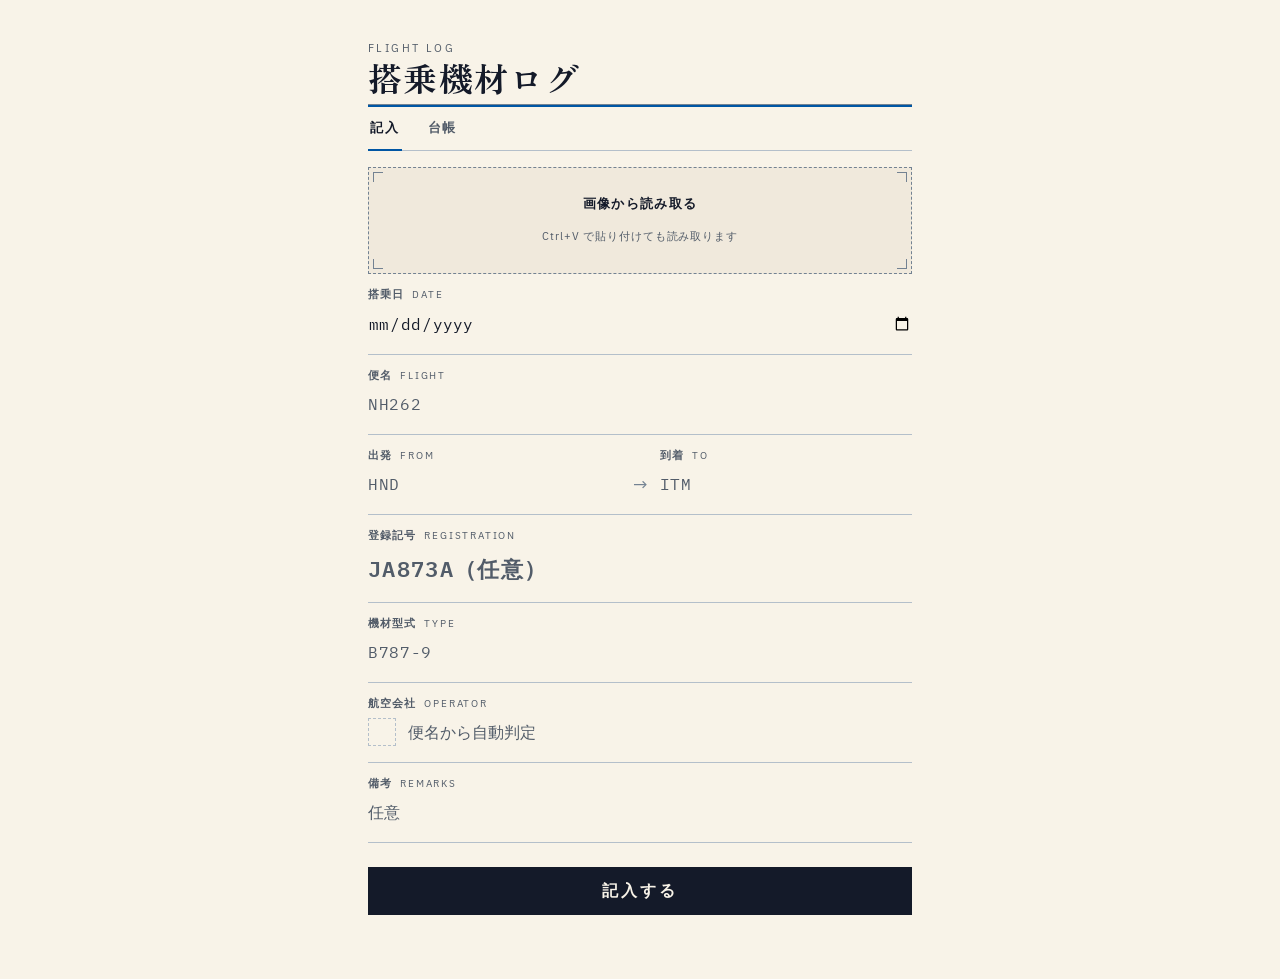
==== src/index.html @ e8e01244 "飛行機と日付を行をまたいで縦一列に揃えた 右端の型式の幅を行ごとの文字数任せにしていたため、B787-9 の行と B737-800 の行で本文の幅が変わり、その中央にある飛行機と日付が 行ごとに左右へ" ====
<!DOCTYPE html>
<html lang="ja">
<head>
  <base target="_top">
  <meta charset="utf-8">
  <link rel="preconnect" href="https://fonts.googleapis.com">
  <link rel="preconnect" href="https://fonts.gstatic.com" crossorigin>
  <link rel="stylesheet" href="https://fonts.googleapis.com/css2?family=Zen+Old+Mincho:wght@400;700&family=IBM+Plex+Sans:wght@400;500;600&family=IBM+Plex+Mono:wght@400;500;600&display=swap">
  <style>
/* Hallmark · genre: editorial · macrostructure: Index-First · theme: custom
 * vibe: "warm ledger stock, blue-black ink, red only for corrections"
 * paper oklch(96.5% 0.015 85) warm-cream · accent oklch(45% 0.15 250) ink-blue
 * alert oklch(50% 0.18 30) ledger-red — corrections and totals only
 * display Zen Old Mincho · body IBM Plex Sans · outlier IBM Plex Mono
 * axes: light paper / classical-serif display / cool accent
 * nav: N6 masthead (left-flush knob) · footer: Ft2 inline rule
 * pre-emit critique: P5 H5 E4 S5 R5 V4
 */

    /* ── tokens ─────────────────────────────────────────────── */

    :root {
      color-scheme: light dark;

      /* 台帳の紙。温かいクリーム地(hue 85) */
      --color-paper:      oklch(96.5% 0.015 85);
      --color-paper-2:    oklch(93.5% 0.019 82);
      --color-paper-3:    oklch(90%   0.022 82);
      /* 紙は温かいまま、その上に引かれるもの（罫・文字）は青黒へ寄せる */
      --color-rule:       oklch(80%   0.020 245);
      --color-rule-firm:  oklch(60%   0.030 250);
      --color-muted:      oklch(47%   0.025 255);
      --color-ink:        oklch(22%   0.030 265);

      /* 主色は記入用のインク青。罫・見出し・活性の目印はすべてこれ */
      --color-accent:      oklch(45% 0.15 250);
      /* 赤は「注意・訂正・合計」だけに退く。台帳で赤が担う役割そのまま */
      --color-accent-warm: oklch(50% 0.18 30);
      --color-focus:       oklch(45% 0.15 250);

      /*
       * ロゴを刷る下地。明暗どちらのテーマでも明るいままにする。
       * 航空会社のロゴは濃色・透過 PNG が多く、暗い地色に直接置くと沈んで
       * 消える。明るい紙に刷って貼り付けたシールとして扱う。
       */
      --color-sticker:    oklch(98% 0.006 85);

      --font-display: "Zen Old Mincho", "Hiragino Mincho ProN", "Yu Mincho", serif;
      --font-body:    "IBM Plex Sans", "Hiragino Sans", "Yu Gothic UI", "Meiryo", sans-serif;
      --font-figure:  "IBM Plex Mono", ui-monospace, "SFMono-Regular", monospace;

      --space-3xs: 0.125rem;
      --space-2xs: 0.25rem;
      --space-xs:  0.5rem;
      --space-sm:  0.75rem;
      --space-md:  1rem;
      --space-lg:  1.5rem;
      --space-xl:  2.5rem;
      --space-2xl: 4rem;

      --text-xs:   0.6875rem;
      --text-sm:   0.8125rem;
      --text-base: 1rem;
      --text-md:   1.125rem;
      --text-lg:   1.375rem;
      --text-xl:   1.75rem;

      --rule-hair: 1px;
      --rule-firm: 2px;
      --page-gutter: clamp(0.875rem, 4vw, 2rem);

      /* 台帳に角丸は無い。ここを 0 に固定することが今回の設計の背骨 */
      --radius: 0;

      --ease-out:    cubic-bezier(0.16, 1, 0.3, 1);
      --ease-in:     cubic-bezier(0.7, 0, 0.84, 0);
      --ease-in-out: cubic-bezier(0.65, 0, 0.35, 1);
      --dur-micro: 120ms;
      --dur-short: 220ms;

      --shadow-hair: 0 1px 2px oklch(20% 0.01 265 / 0.14);

      --z-base: 1;
      --z-dropdown: 100;
      --z-toast: 500;
    }

    @media (prefers-color-scheme: dark) {
      :root:not([data-theme="light"]) {
        /* 革表紙の記録簿を灯りの下で開いた状態。色相は動かさず明度と彩度だけ動かす */
        --color-paper:      oklch(16%   0.016 265);
        --color-paper-2:    oklch(19.5% 0.018 265);
        --color-paper-3:    oklch(23%   0.020 263);
        --color-rule:       oklch(33%   0.020 258);
        --color-rule-firm:  oklch(52%   0.024 254);
        --color-muted:      oklch(70%   0.020 252);
        --color-ink:        oklch(93%   0.014 250);

        --color-accent:      oklch(70% 0.12 250);
        --color-accent-warm: oklch(66% 0.15 32);
        --color-focus:       oklch(70% 0.12 250);

        --shadow-hair: 0 1px 2px oklch(4% 0.01 70 / 0.5);
      }
    }

    /* ── base ───────────────────────────────────────────────── */

    *, *::before, *::after { box-sizing: border-box; }

    html, body { overflow-x: clip; }

    html { -webkit-text-size-adjust: 100%; }

    body {
      margin: 0;
      padding-block: 0 var(--space-2xl);
      padding-inline: max(var(--page-gutter), env(safe-area-inset-left))
                      max(var(--page-gutter), env(safe-area-inset-right));
      background: var(--color-paper);
      color: var(--color-ink);
      font-family: var(--font-body);
      font-size: var(--text-base);
      line-height: 1.55;
      font-variant-numeric: tabular-nums;
    }

    .sheet { max-width: 34rem; margin-inline: auto; }

    /* ── N6 masthead（左寄せノブ） ──────────────────────────── */

    .mast { padding-block: var(--space-lg) 0; }

    .mast__meta {
      margin: 0;
      font-size: var(--text-xs);
      letter-spacing: 0.22em;
      color: var(--color-muted);
    }

    .mast__name {
      margin: var(--space-3xs) 0 var(--space-xs);
      font-family: var(--font-display);
      font-weight: 700;
      font-size: var(--text-xl);
      line-height: 1.1;
      letter-spacing: 0.04em;
      overflow-wrap: anywhere;
      min-width: 0;
    }

    /* 見出し下の二重罫。細い罫の下に赤の太罫を置く＝記録簿の表紙の作法 */
    .mast__rule {
      border: 0;
      border-top: var(--rule-hair) solid var(--color-rule-firm);
      border-bottom: var(--rule-firm) solid var(--color-accent);
      height: 3px;
      margin: 0;
    }

    /* ── 見出しタブ ─────────────────────────────────────────── */

    .tabs {
      display: flex;
      gap: var(--space-lg);
      border-bottom: var(--rule-hair) solid var(--color-rule);
    }

    .tab {
      appearance: none;
      background: none;
      border: 0;
      border-bottom: var(--rule-firm) solid transparent;
      margin-bottom: -1px;
      padding: var(--space-sm) var(--space-3xs);
      min-height: 44px;
      font-family: var(--font-body);
      font-size: var(--text-sm);
      font-weight: 600;
      letter-spacing: 0.14em;
      color: var(--color-muted);
      white-space: nowrap;
      cursor: pointer;
      transition: color var(--dur-micro) var(--ease-out);
    }

    .tab[aria-selected="true"] {
      color: var(--color-ink);
      border-bottom-color: var(--color-accent);
    }

    .tab:active { color: var(--color-ink); }
    .tab:focus-visible { outline: var(--rule-firm) solid var(--color-focus); outline-offset: 2px; }

    .tab__count {
      font-family: var(--font-figure);
      font-size: var(--text-xs);
      font-weight: 400;
      letter-spacing: 0;
      color: var(--color-muted);
      margin-inline-start: var(--space-2xs);
    }

    .panel { display: none; }
    .panel[data-active="true"] { display: block; }

    /* ── 記入欄：罫線の上に書く ─────────────────────────────── */

    .form { margin: 0; }

    .row {
      display: grid;
      gap: var(--space-3xs);
      padding-block: var(--space-sm);
      border-bottom: var(--rule-hair) solid var(--color-rule);
    }

    /* 区間は 1 本の罫の中に 2 欄。実物の書式と同じく矢印で結ぶ */
    .row--split {
      grid-template-columns: 1fr auto 1fr;
      align-items: end;
      column-gap: var(--space-sm);
    }

    .row__arrow {
      padding-bottom: var(--space-xs);
      color: var(--color-rule-firm);
      font-size: var(--text-md);
      line-height: 1;
    }

    .cell { display: grid; gap: var(--space-3xs); min-width: 0; }

    /* 航空会社欄。左にロゴ枠を置き、記入中にロゴの有無が見えるようにする */
    .row__withmark {
      display: grid;
      grid-template-columns: auto minmax(0, 1fr);
      gap: var(--space-sm);
      align-items: center;
    }

    .airlogo {
      display: grid;
      place-items: center;
      width: 1.75rem;
      height: 1.75rem;
      appearance: none;
      margin: 0;
      padding: var(--space-3xs);
      border: var(--rule-hair) dashed var(--color-rule-firm);
      background: var(--color-sticker);
      cursor: pointer;
    }

    /* ロゴが入っている、またはコードが決まっている状態。枠を実線にする */
    .airlogo[data-state="has"],
    .airlogo[data-state="code"] { border-style: solid; }

    /* 便名が無いと紐づける会社が決まらないので押せない */
    .airlogo[disabled] {
      cursor: default;
      border-color: var(--color-rule);
      background: none;
    }

    .airlogo:focus-visible {
      outline: var(--rule-firm) solid var(--color-focus);
      outline-offset: 2px;
    }

    .airlogo img { display: block; width: 100%; height: 100%; object-fit: contain; }

    .airlogo__code {
      font-family: var(--font-figure);
      font-size: 0.625rem;
      font-weight: 600;
      letter-spacing: 0.04em;
      color: var(--color-ink);
    }

    .airlogo__none { color: var(--color-rule-firm); font-size: var(--text-xs); }

    /* 和英併記。実際の航空書式がそうなっているので飾りではない */
    .lab {
      display: flex;
      align-items: baseline;
      gap: var(--space-xs);
      font-size: var(--text-xs);
      font-weight: 600;
      letter-spacing: 0.1em;
      color: var(--color-muted);
    }

    .lab__lat {
      font-weight: 400;
      font-size: 0.625rem;
      letter-spacing: 0.18em;
      color: var(--color-muted);
    }

    .fld {
      width: 100%;
      min-width: 0;
      appearance: none;
      background: transparent;
      border: 0;
      border-radius: var(--radius);
      padding: var(--space-2xs) 0;
      /* 16px 未満にすると iOS でフォーカス時に勝手にズームされる */
      font-size: var(--text-base);
      font-family: var(--font-body);
      color: var(--color-ink);
      min-height: 2.25rem;
    }

    .fld::placeholder { color: var(--color-muted); }
    .fld:focus { outline: none; }

    /* フォーカスは欄そのものではなく行の罫を赤くする。紙に定規を当てた感じ */
    .row:focus-within { border-bottom-color: var(--color-accent); }

    .fld:focus-visible { outline: var(--rule-firm) solid var(--color-focus); outline-offset: 3px; }

    .fld--fig { font-family: var(--font-figure); letter-spacing: 0.04em; }
    .fld--upper { text-transform: uppercase; }

    .fld--reg {
      font-family: var(--font-figure);
      font-size: var(--text-lg);
      font-weight: 600;
      letter-spacing: 0.06em;
    }

    /* iOS の Safari は input[type=date] に固有の幅を持たせるため、
       width:100% が効かず欄からはみ出す。appearance を落として外す */
    input[type="date"].fld {
      display: block;
      max-width: 100%;
      text-align: left;
      font-family: var(--font-figure);
    }

    .fld:disabled { color: var(--color-muted); cursor: default; }

    .fld.is-invalid { border-bottom: var(--rule-firm) solid var(--color-accent-warm); }

    /* ── 写真を貼る欄 ───────────────────────────────────────── */

    .affix {
      position: relative;
      margin-block: var(--space-md) 0;
      padding: var(--space-md) var(--space-sm);
      border: var(--rule-hair) dashed var(--color-rule-firm);
      background: var(--color-paper-2);
    }

    /* 写真コーナー（台紙の金具）。この書式が何であるかを一目で語る */
    .affix__corner {
      position: absolute;
      width: 10px;
      height: 10px;
      border: 0 solid var(--color-rule-firm);
    }

    .affix__corner:nth-of-type(1) { top: 4px;    left: 4px;  border-width: 1px 0 0 1px; }
    .affix__corner:nth-of-type(2) { top: 4px;    right: 4px; border-width: 1px 1px 0 0; }
    .affix__corner:nth-of-type(3) { bottom: 4px; left: 4px;  border-width: 0 0 1px 1px; }
    .affix__corner:nth-of-type(4) { bottom: 4px; right: 4px; border-width: 0 1px 1px 0; }

    .affix__btn {
      display: block;
      width: 100%;
      appearance: none;
      background: none;
      border: 0;
      border-radius: var(--radius);
      padding: var(--space-2xs);
      min-height: 40px;
      font-family: var(--font-body);
      font-size: var(--text-sm);
      font-weight: 600;
      letter-spacing: 0.1em;
      color: var(--color-ink);
      white-space: nowrap;
      cursor: pointer;
    }

    .affix__btn:active { color: var(--color-accent); }
    .affix__btn:focus-visible { outline: var(--rule-firm) solid var(--color-focus); outline-offset: 2px; }
    .affix__btn[disabled] { color: var(--color-muted); cursor: default; }

    .affix__hint {
      margin: var(--space-2xs) 0 0;
      font-size: var(--text-xs);
      letter-spacing: 0.08em;
      color: var(--color-muted);
      text-align: center;
    }

    /* Ctrl+V の案内はマウスのある端末にだけ。スマホに Ctrl+V は無い */
    .affix__hint--paste { display: none; }
    @media (hover: hover) and (pointer: fine) {
      .affix__hint--paste { display: block; }
    }

    .scanout { margin: var(--space-sm) 0 0; font-size: var(--text-sm); color: var(--color-muted); }

    .scanout__engine {
      font-family: var(--font-figure);
      font-size: var(--text-xs);
      letter-spacing: 0.12em;
      color: var(--color-accent);
      margin-inline-end: var(--space-xs);
    }

    .scanout__note { margin: var(--space-2xs) 0 0; color: var(--color-accent-warm); }
    .scanout summary { cursor: pointer; margin-top: var(--space-2xs); }

    .scanout pre {
      margin: var(--space-2xs) 0 0;
      padding: var(--space-xs);
      max-height: 11rem;
      overflow: auto;
      background: var(--color-paper);
      border: var(--rule-hair) solid var(--color-rule);
      font-family: var(--font-figure);
      font-size: var(--text-xs);
      line-height: 1.5;
      white-space: pre-wrap;
      word-break: break-all;
    }

    /* ── 照合印 ─────────────────────────────────────────────── */

    .stamp { display: none; margin-top: var(--space-sm); }
    .stamp[data-state] { display: block; }

    .stamp__box {
      display: inline-flex;
      align-items: baseline;
      gap: var(--space-xs);
      padding: var(--space-2xs) var(--space-sm);
      border: var(--rule-firm) solid currentColor;
      letter-spacing: 0.12em;
    }

    .stamp[data-state="first"]  .stamp__box { color: var(--color-accent); }
    .stamp[data-state="repeat"] .stamp__box { color: var(--color-accent-warm); }

    .stamp[data-state="load"] .stamp__box {
      color: var(--color-muted);
      border-width: var(--rule-hair);
      border-style: dashed;
    }

    .stamp__n {
      font-family: var(--font-figure);
      font-size: var(--text-lg);
      font-weight: 600;
      line-height: 1;
    }

    .stamp__word { font-size: var(--text-sm); font-weight: 600; }

    .stamp__prev {
      margin: var(--space-2xs) 0 0;
      font-size: var(--text-xs);
      letter-spacing: 0.04em;
      color: var(--color-muted);
    }

    /* ── 記入の確認 ─────────────────────────────────────────── */

    .alert {
      display: none;
      margin: var(--space-md) 0 0;
      padding: var(--space-xs) var(--space-sm);
      border-inline-start: var(--rule-firm) solid var(--color-accent-warm);
      font-size: var(--text-sm);
      color: var(--color-accent-warm);
    }

    .alert[data-show="true"] { display: block; }

    .submit {
      width: 100%;
      margin-top: var(--space-lg);
      appearance: none;
      background: var(--color-ink);
      color: var(--color-paper);
      border: 0;
      border-radius: var(--radius);
      padding: var(--space-sm);
      min-height: 48px;
      font-family: var(--font-body);
      font-size: var(--text-base);
      font-weight: 600;
      letter-spacing: 0.18em;
      white-space: nowrap;
      cursor: pointer;
      transition: transform var(--dur-micro) var(--ease-out);
    }

    .submit:active { transform: translateY(1px); }
    .submit:focus-visible { outline: var(--rule-firm) solid var(--color-focus); outline-offset: 3px; }
    .submit[disabled] { background: var(--color-rule-firm); cursor: default; transform: none; }

    /* ── 台帳 ───────────────────────────────────────────────── */

    .tally {
      display: flex;
      flex-wrap: wrap;
      gap: var(--space-sm) var(--space-lg);
      padding-block: var(--space-md);
      font-size: var(--text-xs);
      letter-spacing: 0.14em;
      color: var(--color-muted);
    }

    .tally__n {
      font-size: var(--text-md);
      font-weight: 600;
      color: var(--color-ink);
      margin-inline-end: var(--space-2xs);
    }

    /*
     * 行が押せることの案内。スマホには hover が無く、行がただの文字に見える。
     * 押せると分かる手がかりがどこにも無かった
     */
    .ledger__hint {
      margin: 0 0 var(--space-sm);
      font-size: var(--text-xs);
      letter-spacing: 0.08em;
      color: var(--color-muted);
    }

    .ledger__head {
      display: grid;
      grid-template-columns: 2.75rem minmax(0, 1fr) auto;
      gap: var(--space-sm);
      padding-block: var(--space-2xs);
      border-top: var(--rule-hair) solid var(--color-rule-firm);
      border-bottom: var(--rule-hair) solid var(--color-rule-firm);
      font-size: 0.625rem;
      letter-spacing: 0.18em;
      color: var(--color-muted);
    }

    .ledger__head span:last-child { text-align: end; }

    .year {
      padding-block: var(--space-lg) var(--space-2xs);
      border-bottom: var(--rule-hair) solid var(--color-accent);
      font-family: var(--font-figure);
      font-size: var(--text-sm);
      font-weight: 600;
      letter-spacing: 0.2em;
      color: var(--color-accent);
    }

    .year:first-child { padding-top: var(--space-sm); }

    /*
     * 1 行に 2 つのボタンを並べる。左端の印はロゴの操作、本体は記録の編集。
     * 入れ子のボタンは作れないので、grid の列をそのまま当たり判定に使う。
     */
    .entry {
      display: grid;
      grid-template-columns: 2.75rem minmax(0, 1fr);
      gap: var(--space-sm);
      align-items: center;
      padding-block: var(--space-xs);

      /* 空港名の大きさ。飛行機と型式の箱の高さもこれに追従させる */
      --port-size: var(--text-md);
      --port-line: 1.3;

      /*
       * 型式の列の幅。ここを行ごとの文字数任せにすると、B787-9 の行と
       * B737-800 の行で本文の幅が変わり、飛行機と日付が行ごとに
       * 左右へ動く。一番長い型式（B767-300ER = 65px）が収まる幅で止める
       */
      --craft-col: 4.25rem;
      /*
       * 補足の行は空港名の下にぶら下がる。同じ高さを上にも履かせると
       * 空港名が行の縦中央に来る。行の中央はロゴと型式にも共通なので、
       * これで行の要素がすべて同じ高さに並ぶ
       */
      --leg-offset: calc(var(--text-xs) * 1.55 + var(--space-2xs));
      border-bottom: var(--rule-hair) solid var(--color-rule);
    }

    .entry__mark,
    .entry__body {
      appearance: none;
      margin: 0;
      padding: 0;
      border: 0;
      background: none;
      font: inherit;
      color: inherit;
      text-align: start;
    }

    button.entry__mark,
    button.entry__body { cursor: pointer; }

    button.entry__mark:focus-visible,
    button.entry__body:focus-visible {
      outline: var(--rule-firm) solid var(--color-focus);
      outline-offset: 2px;
    }

    button.entry__mark:active,
    button.entry__body:active { opacity: .65; }

    .entry__body {
      display: grid;
      grid-template-columns: minmax(0, 1fr) minmax(var(--craft-col), auto);
      gap: var(--space-sm);
      align-items: start;
    }

    .entry__main {
      min-width: 0;
      display: grid;
      gap: var(--space-2xs);
      padding-block-start: var(--leg-offset);
    }

    /*
     * 出発と到着を列の両端へ振り、間を細い罫で結ぶ。
     * 空港名は長さがまちまち（羽田(HND) と 台北桃園(TPE)）なので、
     * 両端は縮んで折り返せるようにし、余った幅を罫が吸う
     */
    .entry__leg {
      /*
       * 左右を同じ幅の列にして、飛行機を必ず真ん中に置く。
       * flex で伸縮させると両側の空港名の長さで位置が動き、
       * 行ごとに飛行機が左右にばらつく
       */
      display: grid;
      grid-template-columns: minmax(0, 1fr) auto minmax(0, 1fr);
      align-items: baseline;
      gap: var(--space-2xs);
      min-width: 0;
    }

    .entry__port {
      min-width: 0;
      font-size: var(--port-size);
      font-weight: 600;
      line-height: var(--port-line);
      overflow-wrap: anywhere;
    }

    .entry__port--arr { text-align: end; }
    .entry__port--none { font-weight: 400; color: var(--color-muted); }

    /*
     * 空港名は baseline で揃えているので、飛行機だけ align-self:center にすると
     * 行が 2 段になったときに段の間へ落ちる。空港名 1 行分の高さの箱を作り、
     * その中で中央に置けば、折り返しても 1 行目と同じ高さに留まる
     */
    .entry__link {
      display: grid;
      place-items: center;
      align-self: start;
      /*
       * 左右の余白は列の gap に任せる。ここにも余白を足すと、
       * 鹿児島(KOJ) のような長い区間が 390px で折り返す。
       * 両脇は伸び縮みする列なので、普段の行では十分に空く
       */
      height: calc(var(--port-size) * var(--port-line));
      color: var(--color-rule-firm);
    }

    .entry__link svg {
      display: block;
      width: 1.125rem;
      height: 1.125rem;
      fill: currentColor;
    }

    @media (hover: hover) and (pointer: fine) {
      button.entry__body:hover .entry__port {
        text-decoration: underline;
        text-underline-offset: 3px;
      }
      button.entry__mark:hover .carrier,
      button.entry__mark:hover .carrier-logo { border-color: var(--color-accent); }
    }

    /* 交互の地色。行を目で追うための実用で、装飾ではない。
       年の見出しが間に挟まるので、偶奇は JS 側で数える */
    .entry--alt { background: var(--color-paper-2); }

    /*
     * 印も飛行機・型式と同じ作りにする。空港名 1 行分の高さの箱を
     * 本文と同じ位置から起こし、その中で中央に置く。枠は箱より大きいので
     * 上下にはみ出すが、はみ出しは行の高さを変えない。
     * 行の中央に置くと、空港名が折り返した行だけ印が下がってしまう
     */
    .entry__mark {
      display: grid;
      justify-items: start;
      align-content: center;
      align-self: start;
      margin-block-start: var(--leg-offset);
      height: calc(var(--port-size) * var(--port-line));
    }

    /*
     * 航空会社は 2 レターコードを枠で囲った符号として出す。
     * 実物のロゴは商標で持ち込めないうえ、台帳の欄外に押す印という
     * この書式の語彙にも符号のほうが合う。表に無い会社でも必ず出る。
     */
    .carrier {
      display: grid;
      place-items: center;
      width: 2.5rem;
      height: 2.5rem;
      border: var(--rule-hair) solid var(--color-rule-firm);
      font-family: var(--font-figure);
      font-size: var(--text-sm);
      font-weight: 600;
      line-height: 1;
      letter-spacing: 0.06em;
      color: var(--color-ink);
    }

    /* ロゴがある会社はこちら。符号と同じ枠の位置に収め、台帳の桁を崩さない */
    .carrier-logo {
      display: block;
      width: 2.5rem;
      height: 2.5rem;
      object-fit: contain;
      padding: var(--space-3xs);
      border: var(--rule-hair) solid var(--color-rule);
      background: var(--color-sticker);
    }

    .entry__meta {
      display: block;
      min-width: 0;
      /* 飛行機は leg の中央にあるので、中央寄せにすればその真下に来る */
      text-align: center;
      overflow-wrap: anywhere;
      font-family: var(--font-figure);
      font-size: var(--text-xs);
      letter-spacing: 0.04em;
      color: var(--color-muted);
    }

    /*
     * 行の右端。登録記号ではなく機材の型式を出す。
     * 空港名より一段小さくしてある。A350-1000 のような長い型式を
     * 本文と同じ大きさで置くと、390px で区間が折り返してしまう
     */
    .entry__craft {
      /*
       * 飛行機と同じ作り。空港名 1 行分の高さの箱を本文と同じ位置から
       * 起こし、その中で中央に置く。上端を揃えるだけだと文字の大きさの
       * 差だけ上へずれ、行の中央に置くと空港名が折り返したとき段の間へ落ちる
       */
      display: grid;
      align-content: center;
      justify-items: end;
      margin-block-start: var(--leg-offset);
      height: calc(var(--port-size) * var(--port-line));
      text-align: end;
      font-family: var(--font-figure);
      font-size: var(--text-sm);
      font-weight: 600;
      line-height: 1.3;
      white-space: nowrap;
    }

    .empty { padding-block: var(--space-xl); color: var(--color-muted); font-size: var(--text-sm); }

    /* 編集中であることの表示。記入と上書きを取り違えると記録が壊れる */
    .editing {
      display: none;
      align-items: baseline;
      justify-content: space-between;
      gap: var(--space-sm);
      margin-top: var(--space-md);
      padding: var(--space-xs) var(--space-sm);
      border-inline-start: var(--rule-firm) solid var(--color-accent);
      background: var(--color-paper-2);
      font-size: var(--text-sm);
    }

    .editing[data-show="true"] { display: flex; }

    .editing__acts { display: flex; gap: var(--space-md); white-space: nowrap; }

    /*
     * 削除は 2 段階。1 回目で「本当に削除」に変わり、もう一度押すと消える。
     * ネイティブの confirm() は GAS のサンドボックス iframe で出ない恐れがあり、
     * 「押しても何も起きない」が最悪なので使わない。
     */
    .editing__del {
      appearance: none;
      margin: 0;
      padding: var(--space-3xs) 0;
      border: 0;
      background: none;
      font: inherit;
      font-weight: 600;
      color: var(--color-accent-warm);
      text-decoration: underline;
      text-underline-offset: 3px;
      white-space: nowrap;
      cursor: pointer;
    }

    .editing__del[data-arm="true"] {
      padding-inline: var(--space-xs);
      border: var(--rule-firm) solid var(--color-accent-warm);
      text-decoration: none;
    }

    .editing__del:focus-visible {
      outline: var(--rule-firm) solid var(--color-focus);
      outline-offset: 2px;
    }

    .editing__cancel {
      appearance: none;
      margin: 0;
      padding: var(--space-3xs) 0;
      border: 0;
      background: none;
      font: inherit;
      font-weight: 600;
      color: var(--color-accent);
      text-decoration: underline;
      text-underline-offset: 3px;
      white-space: nowrap;
      cursor: pointer;
    }

    .editing__cancel:focus-visible {
      outline: var(--rule-firm) solid var(--color-focus);
      outline-offset: 2px;
    }

    /* Ft2 · 繰越合計。台帳の頁末にある行をそのまま機能させる */
    .colophon {
      display: flex;
      justify-content: space-between;
      gap: var(--space-sm);
      margin-top: var(--space-md);
      padding-top: var(--space-xs);
      border-top: var(--rule-firm) solid var(--color-rule-firm);
      font-size: var(--text-xs);
      letter-spacing: 0.14em;
      color: var(--color-muted);
    }

    /* ── 候補 ───────────────────────────────────────────────── */

    .combo-host { position: relative; }

    .suggest {
      display: none;
      position: absolute;
      z-index: var(--z-dropdown);
      max-height: 15rem;
      overflow-y: auto;
      -webkit-overflow-scrolling: touch;
      touch-action: pan-y;
      background: var(--color-paper);
      border: var(--rule-hair) solid var(--color-rule-firm);
      box-shadow: var(--shadow-hair);
    }

    .suggest__item {
      display: flex;
      justify-content: space-between;
      align-items: baseline;
      gap: var(--space-sm);
      padding: var(--space-xs) var(--space-sm);
      min-height: 44px;
      border-bottom: var(--rule-hair) solid var(--color-rule);
      font-size: var(--text-sm);
      cursor: pointer;
    }

    .suggest__item:last-child { border-bottom: 0; }
    .suggest__val { font-family: var(--font-figure); font-weight: 600; }
    .suggest__lab { font-size: var(--text-xs); color: var(--color-muted); }

    @media (hover: hover) and (pointer: fine) {
      .suggest__item:hover { background: var(--color-paper-3); }
    }

    /* ── 通知 ───────────────────────────────────────────────── */

    #toast {
      position: fixed;
      inset-inline: var(--page-gutter);
      bottom: max(var(--space-md), env(safe-area-inset-bottom));
      max-width: 32rem;
      margin-inline: auto;
      z-index: var(--z-toast);
      padding: var(--space-sm) var(--space-md);
      background: var(--color-ink);
      color: var(--color-paper);
      border-inline-start: var(--rule-firm) solid var(--color-accent);
      font-size: var(--text-sm);
      opacity: 0;
      transform: translateY(6px);
      transition: opacity var(--dur-short) var(--ease-out), transform var(--dur-short) var(--ease-out);
      pointer-events: none;
    }

    #toast[data-show="true"] { opacity: 1; transform: none; }
    #toast[data-kind="error"] { border-inline-start-color: var(--color-accent-warm); }

    @media (prefers-reduced-motion: reduce) {
      *, *::before, *::after {
        animation-duration: 150ms !important;
        transition-duration: 150ms !important;
      }
      .submit:active { transform: none; }
    }

    /*
     * 360px 未満では空港名が両端に収まらず毎行折り返す。
     * 台北桃園(TPE) のような長い名前は結局折り返すが、
     * 羽田(HND) 程度なら 1 行に収まるところまで落とす
     */
    @media (max-width: 22.5rem) {
      /*
       * 狭い画面では列の間を詰める。鹿児島(KOJ) のような区間が
       * 0.6px 差で折り返し判定に倒れるので、余裕を作っておく
       */
      .entry {
        --port-size: var(--text-sm);
        /* 型式も一段小さくなるので、列もそのぶん詰める */
        --craft-col: 3.5rem;
        gap: var(--space-xs);
      }
      .entry__body { gap: var(--space-xs); }
      .entry__craft { font-size: var(--text-xs); }
    }

    @media (min-width: 40rem) {
      .mast { padding-block: var(--space-xl) 0; }
      .mast__name { font-size: 2.125rem; }
    }
  </style>
</head>
<body>
  <!--
    区間を結ぶ飛行機。絵文字は端末ごとに形も向きも変わるので自分で描く。
    形の定義は 1 回だけ置き、各行は <use> で参照する
  -->
  <svg width="0" height="0" style="position:absolute" aria-hidden="true" focusable="false">
    <symbol id="ic-plane" viewBox="0 0 32 32">
      <path d="M30 16 L21 13.8 L13 3 L10 3 L16.5 13.6 L7 13.8 L4 8 L2 8 L4.5 13.9 L3 16 L4.5 18.1 L2 24 L4 24 L7 18.2 L16.5 18.4 L10 29 L13 29 L21 18.2 Z"/>
    </symbol>
  </svg>

  <div class="sheet">

    <header class="mast">
      <p class="mast__meta">FLIGHT LOG</p>
      <h1 class="mast__name">搭乗機材ログ</h1>
      <hr class="mast__rule" aria-hidden="true">
    </header>

    <nav class="tabs" role="tablist" aria-label="表示の切り替え">
      <button type="button" class="tab" id="tab-input" role="tab" aria-selected="true"
              aria-controls="panel-input" data-panel="panel-input">記入</button>
      <button type="button" class="tab" id="tab-log" role="tab" aria-selected="false"
              aria-controls="panel-log" data-panel="panel-log">台帳<span class="tab__count" id="tabCount"></span></button>
    </nav>

    <section id="panel-input" class="panel" data-active="true" role="tabpanel" aria-labelledby="tab-input">
      <form id="form" class="form" autocomplete="off" novalidate>

        <div class="editing" id="editing" data-show="false">
          <span id="editingLabel"></span>
          <span class="editing__acts">
            <button type="button" class="editing__cancel" id="editCancel">やめる</button>
            <button type="button" class="editing__del" id="editDelete">削除</button>
          </span>
        </div>

        <div class="affix">
          <span class="affix__corner" aria-hidden="true"></span>
          <span class="affix__corner" aria-hidden="true"></span>
          <span class="affix__corner" aria-hidden="true"></span>
          <span class="affix__corner" aria-hidden="true"></span>
          <button type="button" class="affix__btn" id="scanBtn">画像から読み取る</button>
          <input type="file" id="photo" accept="image/*" tabindex="-1"
                 style="position:absolute;width:0;height:0;opacity:0">
          <p class="affix__hint affix__hint--paste">Ctrl+V で貼り付けても読み取ります</p>
          <div class="scanout" id="scanResult"></div>
        </div>

        <div class="row">
          <label class="lab" for="date">搭乗日<span class="lab__lat">DATE</span></label>
          <input type="date" class="fld" id="date" required>
        </div>

        <div class="row">
          <label class="lab" for="flightNo">便名<span class="lab__lat">FLIGHT</span></label>
          <input class="fld fld--fig fld--upper" id="flightNo" placeholder="NH262"
                 autocapitalize="characters" autocorrect="off" spellcheck="false">
        </div>

        <div class="row row--split">
          <div class="cell">
            <label class="lab" for="dep">出発<span class="lab__lat">FROM</span></label>
            <input class="fld fld--fig fld--upper" id="dep" placeholder="HND" maxlength="4" required
                   autocapitalize="characters" autocorrect="off" spellcheck="false">
          </div>
          <span class="row__arrow" aria-hidden="true">→</span>
          <div class="cell">
            <label class="lab" for="arr">到着<span class="lab__lat">TO</span></label>
            <input class="fld fld--fig fld--upper" id="arr" placeholder="ITM" maxlength="4" required
                   autocapitalize="characters" autocorrect="off" spellcheck="false">
          </div>
        </div>

        <div class="row">
          <label class="lab" for="registration">登録記号<span class="lab__lat">REGISTRATION</span></label>
          <input class="fld fld--reg fld--upper" id="registration" placeholder="JA873A（任意）"
                 autocapitalize="characters" autocorrect="off" spellcheck="false">
          <div class="stamp" id="stamp"></div>
        </div>

        <div class="row">
          <label class="lab" for="aircraftType">機材型式<span class="lab__lat">TYPE</span></label>
          <input class="fld fld--fig" id="aircraftType" placeholder="B787-9">
        </div>

        <div class="row">
          <label class="lab" for="airline">航空会社<span class="lab__lat">OPERATOR</span></label>
          <div class="row__withmark">
            <button type="button" class="airlogo" id="airlineLogo" disabled
                    aria-label="この航空会社のロゴ画像を選ぶ"></button>
            <input class="fld" id="airline" placeholder="便名から自動判定">
          </div>
          <input type="file" id="airlineLogoFile" accept="image/*" tabindex="-1"
                 style="position:absolute;width:0;height:0;opacity:0">
        </div>

        <div class="row">
          <label class="lab" for="note">備考<span class="lab__lat">REMARKS</span></label>
          <input class="fld" id="note" placeholder="任意">
        </div>

        <p class="alert" id="formError"></p>
        <button type="submit" class="submit" id="submit">記入する</button>
      </form>
    </section>

    <section id="panel-log" class="panel" role="tabpanel" aria-labelledby="tab-log">
      <div class="tally" id="tally"></div>
      <p class="ledger__hint" id="ledgerHint" hidden>行をタップすると記入欄で直せます</p>
      <div class="ledger__head" aria-hidden="true">
        <span></span><span>ROUTE</span><span>AIRFRAME</span>
      </div>
      <div id="ledger"><p class="empty">読み込み中…</p></div>
      <footer class="colophon" id="colophon"></footer>
    </section>

  </div>

  <div id="suggest" class="suggest"></div>
  <div id="toast" role="status" aria-live="polite"></div>

  <script>
    var $ = function (id) { return document.getElementById(id); };

    var submitBtn = $('submit');
    var stampEl = $('stamp');
    var toastTimer = null;
    var scanning = false;
    var dateTouched = false;
    var editingId = 0;      // 0 なら新規記入、それ以外は台帳のその id を書き換える
    var logRows = [];       // 台帳の最新データ。編集で元の値を引くのに使う
    var suppressSuggest = false;
    var carrierByName = {};   // 航空会社名 → コード。起動時にサーバから受け取る

    /* ---------- タブ ---------- */

    Array.prototype.forEach.call(document.querySelectorAll('.tab'), function (tab) {
      tab.addEventListener('click', function () { switchTab(tab.getAttribute('data-panel')); });
    });

    function switchTab(panelId) {
      hideSuggest();
      Array.prototype.forEach.call(document.querySelectorAll('.tab'), function (t) {
        t.setAttribute('aria-selected', String(t.getAttribute('data-panel') === panelId));
      });
      Array.prototype.forEach.call(document.querySelectorAll('.panel'), function (p) {
        p.setAttribute('data-active', String(p.id === panelId));
      });
      window.scrollTo(0, 0);
    }

    /* ---------- 起動 ---------- */

    google.script.run
      .withSuccessHandler(function (data) {
        if (!$('date').value) $('date').value = data.today;
        renderSuggestions(data.suggestions);
        renderLogos(data.logos);
        if (data.carriers) carrierByName = data.carriers;
        renderLog(data.log);
        updateAirlineSlot();
      })
      .withFailureHandler(function (err) {
        $('ledger').innerHTML = '<p class="empty">読み込みに失敗しました</p>';
        toast(errorText(err), true);
      })
      .bootstrap();

    /* ---------- 登録記号の照合（このアプリの主役） ---------- */

    var lookupTimer = null;
    var lastLookedUp = '';

    function scheduleLookup() {
      clearTimeout(lookupTimer);
      lookupTimer = setTimeout(runLookup, 500);
    }

    function runLookup() {
      clearTimeout(lookupTimer);
      var reg = $('registration').value.trim().toUpperCase();

      if (!reg) { lastLookedUp = ''; setStamp('', ''); return; }
      if (reg === lastLookedUp) return;
      lastLookedUp = reg;

      setStamp('load', '<span class="stamp__box"><span class="stamp__word">照合中</span></span>');

      google.script.run
        .withSuccessHandler(function (res) {
          // 照合中に入力が変わっていたら、古い結果は捨てる
          if ($('registration').value.trim().toUpperCase() !== reg) return;

          if (!res.found) {
            setStamp('first', '<span class="stamp__box"><span class="stamp__word">初 搭 乗</span></span>');
            return;
          }

          // 機体マスタが知っている型式・航空会社で上書きする
          if (res.type) $('aircraftType').value = res.type;
          if (res.airline) $('airline').value = res.airline;

          var html = '<span class="stamp__box"><span class="stamp__n">' + (res.timesFlown + 1) +
            '</span><span class="stamp__word">回目の搭乗</span></span>';

          var last = res.lastFlight;
          if (last) {
            var dep = last.depLabel || last.dep;
            var arr = last.arrLabel || last.arr;
            html += '<p class="stamp__prev">前回 ' + esc(last.date) +
              (last.flightNo ? ' · ' + esc(last.flightNo) : '') +
              (dep || arr ? ' · ' + esc(dep) + '→' + esc(arr) : '') + '</p>';
          }
          setStamp('repeat', html);
        })
        .withFailureHandler(function (err) {
          lastLookedUp = '';
          setStamp('', '');
          toast(errorText(err), true);
        })
        .lookupAircraft(reg, editingId);
    }

    $('registration').addEventListener('input', scheduleLookup);
    $('registration').addEventListener('blur', runLookup);

    function setStamp(state, html) {
      if (state) stampEl.setAttribute('data-state', state);
      else stampEl.removeAttribute('data-state');
      stampEl.innerHTML = html;
    }

    /* ---------- 便名から航空会社・区間を補完 ---------- */

    $('flightNo').addEventListener('input', updateAirlineSlot);

    $('flightNo').addEventListener('change', function () {
      var no = $('flightNo').value.trim().toUpperCase();
      updateAirlineSlot();
      if (!no) return;

      google.script.run
        .withSuccessHandler(function (res) {
          // 便名由来の値は「空欄のときだけ」埋める。手で直した内容を消さないため
          if (res.airline && !$('airline').value.trim()) $('airline').value = res.airline;
          if (res.dep && !$('dep').value.trim()) $('dep').value = res.dep;
          if (res.arr && !$('arr').value.trim()) $('arr').value = res.arr;
          if (res.type && !$('aircraftType').value.trim()) $('aircraftType').value = res.type;

          // 便名を入れた時点でサーバが取りに行っている。取れていれば枠へ反映する
          if (res.carrier && res.logo) {
            airlineLogoMap[res.carrier] = res.logo;
            updateAirlineSlot();
            renderLog(logRows);
          }
        })
        .withFailureHandler(function () { /* 補完の失敗は黙って無視する */ })
        .lookupFlightNo(no);
    });

    ['flightNo', 'dep', 'arr', 'registration'].forEach(function (id) {
      $(id).addEventListener('change', function () {
        this.value = this.value.trim().toUpperCase();
      });
    });

    $('airline').addEventListener('input', updateAirlineSlot);

    $('airline').addEventListener('change', function () {
      updateAirlineSlot();

      // 便名が無くても航空会社名からコードが引けたなら、その時点で取りに行く
      var code = currentCarrier();
      if (!code || airlineLogoMap[code]) return;

      google.script.run
        .withSuccessHandler(function (res) {
          if (!res.logo) return;
          airlineLogoMap[res.code] = res.logo;
          updateAirlineSlot();
          renderLog(logRows);
        })
        .withFailureHandler(function () { /* ロゴが無いだけなので黙って無視する */ })
        .ensureLogo(code);
    });

    $('date').addEventListener('change', function () { dateTouched = true; });

    /* ---------- 航空会社のロゴ枠 ---------- */

    /*
     * 便名の頭 2 文字。サーバの carrierCode_() と同じ規則。
     * 枠の描き替えのたびにサーバへ聞くと反応が遅れるので、表示の判断は手元で済ませる。
     * 実際に取りに行くのはサーバ（lookupFlightNo）。
     */
    function carrierFromFlightNo(no) {
      var m = String(no || '').toUpperCase().replace(/\s+/g, '').match(/^([A-Z0-9]{2})\d/);
      return m ? m[1] : '';
    }

    /*
     * いま記入している会社のコード。便名を優先し、無ければ航空会社名から引く。
     * 便名を入れずに航空会社だけ書く記入が普通にあるので、便名だけに頼らない。
     */
    function currentCarrier() {
      return carrierFromFlightNo($('flightNo').value)
        || carrierByName[$('airline').value.trim()]
        || '';
    }

    /** いまの便名に対応する会社のロゴ枠を描く */
    function updateAirlineSlot() {
      var el = $('airlineLogo');
      var code = currentCarrier();

      if (!code) {
        // 紐づける会社が決まらないので押せない
        el.disabled = true;
        el.removeAttribute('data-state');
        el.innerHTML = '<span class="airlogo__none">—</span>';
        return;
      }

      el.disabled = false;
      var logo = airlineLogoMap[code];
      if (logo) {
        el.setAttribute('data-state', 'has');
        el.innerHTML = '<img src="' + esc(logo) + '" alt="">';
      } else {
        el.setAttribute('data-state', 'code');
        el.innerHTML = '<span class="airlogo__code">' + esc(code) + '</span>';
      }
    }

    $('airlineLogo').addEventListener('click', function () {
      if (currentCarrier()) $('airlineLogoFile').click();
    });

    $('airlineLogoFile').addEventListener('change', function () {
      var file = this.files && this.files[0];
      this.value = '';   // 同じ画像をもう一度選べるようにする
      var code = currentCarrier();
      if (!file || !code) return;

      // ロゴは PNG で小さく。透過を保ったままシートに収める
      downscale(file, { maxSide: 128, type: 'image/png' }, function (dataUrl) {
        toast(code + ' のロゴを差し替えています…');
        google.script.run
          .withSuccessHandler(function (res) {
            airlineLogoMap[res.code] = res.logo;
            updateAirlineSlot();
            renderLog(logRows);
            toast(res.code + ' のロゴを差し替えました');
          })
          .withFailureHandler(function (err) { toast(errorText(err), true); })
          .setAirlineLogoImage(code, dataUrl);
      }, function (msg) { toast(msg, true); });
    });

    /* ---------- 記入の確認 ---------- */

    /*
     * ブラウザ任せの検証（required + 吹き出し）は使わない。
     * iOS の Safari は required で送信を止めるのに吹き出しを出さないため、
     * 「押しても何も起きない」という見え方になってしまう。
     */

    var REQUIRED_FIELDS = [
      { id: 'date', label: '搭乗日' },
      { id: 'dep', label: '出発' },
      { id: 'arr', label: '到着' }
    ];

    function validateForm() {
      var bad = [];

      REQUIRED_FIELDS.forEach(function (f) {
        var empty = !$(f.id).value.trim();
        $(f.id).classList.toggle('is-invalid', empty);
        if (empty) bad.push(f);
      });

      if (!bad.length) { setFormError(''); return true; }

      setFormError('未記入 — ' + bad.map(function (f) { return f.label; }).join('、'));
      toast(bad[0].label + 'を記入してください', true);
      $(bad[0].id).focus();
      return false;
    }

    function setFormError(msg) {
      var el = $('formError');
      el.textContent = msg;
      el.setAttribute('data-show', String(!!msg));
    }

    function clearFieldErrors() {
      REQUIRED_FIELDS.forEach(function (f) { $(f.id).classList.remove('is-invalid'); });
      setFormError('');
    }

    // 直し始めたら印は引っ込める
    REQUIRED_FIELDS.forEach(function (f) {
      $(f.id).addEventListener('input', function () {
        if (!$(f.id).classList.contains('is-invalid')) return;
        $(f.id).classList.remove('is-invalid');
        if (!document.querySelector('.fld.is-invalid')) setFormError('');
      });
    });

    /* ---------- 保存 ---------- */

    $('form').addEventListener('submit', function (e) {
      e.preventDefault();
      if (!validateForm()) return;

      // debounce 待ちの照合が残っていても、保存は保存として進める
      clearTimeout(lookupTimer);

      var payload = {
        id: editingId,
        date: $('date').value,
        flightNo: $('flightNo').value.trim().toUpperCase(),
        dep: $('dep').value.trim().toUpperCase(),
        arr: $('arr').value.trim().toUpperCase(),
        registration: $('registration').value.trim().toUpperCase(),
        aircraftType: $('aircraftType').value.trim(),
        airline: $('airline').value.trim(),
        note: $('note').value.trim()
      };

      setSaving(true);
      google.script.run
        .withSuccessHandler(function (res) {
          setSaving(false);
          renderLogos(res.logos);
          renderLog(res.log);
          renderSuggestions(res.suggestions);
          // 登録記号を書かなかった行は数える相手がいないので回数を言わない
          toast((res.registration
              ? res.registration + ' · ' + res.timesFlown + '回目として'
              : '') +
            (res.edited ? '直しました' : '記入しました'));
          resetForm();
        })
        .withFailureHandler(function (err) {
          setSaving(false);
          toast(errorText(err), true);
        })
        .saveFlight(payload);
    });

    function setSaving(on) {
      submitBtn.disabled = on;
      submitBtn.textContent = on ? '記入中…' : (editingId ? '記入を直す' : '記入する');
    }

    function resetForm() {
      hideSuggest();
      clearFieldErrors();
      editingId = 0;
      disarmDelete();
      $('editing').setAttribute('data-show', 'false');
      submitBtn.textContent = '記入する';
      // 搭乗日は残す。同じ日に複数レグ乗ることがあるため
      ['flightNo', 'dep', 'arr', 'registration', 'aircraftType', 'airline', 'note'].forEach(function (id) {
        $(id).value = '';
      });
      lastLookedUp = '';
      setStamp('', '');
      updateAirlineSlot();
      $('scanResult').innerHTML = '';
      // 保存直後に候補が勝手に開かないよう、フォーカス移動の間だけ抑止する
      suppressSuggest = true;
      $('flightNo').focus();
      suppressSuggest = false;
    }

    /* ---------- 画像から読み取る ---------- */

    $('scanBtn').addEventListener('click', function () { $('photo').click(); });

    $('photo').addEventListener('change', function () {
      var file = this.files && this.files[0];
      this.value = '';   // 同じ画像をもう一度選べるようにする
      scanFile(file);
    });

    // 画像の貼り付け。Snipping Tool で撮った直後にそのまま流せる
    document.addEventListener('paste', function (e) {
      var file = imageFromClipboard(e.clipboardData);
      if (!file) return;   // 画像以外は通常の貼り付けに任せる
      e.preventDefault();
      scanFile(file);
    });

    /** クリップボードから画像を1つ取り出す。無ければ null */
    function imageFromClipboard(data) {
      if (!data) return null;

      var items = data.items || [];
      for (var i = 0; i < items.length; i++) {
        if (items[i].kind === 'file' && items[i].type.indexOf('image/') === 0) {
          return items[i].getAsFile();
        }
      }

      var files = data.files || [];
      for (var j = 0; j < files.length; j++) {
        if (files[j].type.indexOf('image/') === 0) return files[j];
      }
      return null;
    }

    /** ファイル選択でも貼り付けでも、読み取りはここに集約する */
    function scanFile(file) {
      if (!file || scanning) return;

      setScanning(true);
      downscale(file, { maxSide: 1600, type: 'image/jpeg', quality: 0.85 }, function (dataUrl) {
        google.script.run
          .withSuccessHandler(applyScan)
          .withFailureHandler(function (err) {
            setScanning(false);
            toast(errorText(err), true);
          })
          .scanImage(dataUrl);
      }, function (msg) {
        setScanning(false);
        toast(msg, true);
      });
    }

    /**
     * 画像を縮小して data URL にする。
     * カメラ画像はそのままだと数MBあり google.script.run に載らない。
     * 長辺 1600px あれば搭乗券の文字は OCR に十分な大きさで残る。
     */
    function downscale(file, opts, onDone, onError) {
      var maxSide = opts.maxSide;
      // ロゴは PNG。JPEG には透過が無く、透過部分が黒く塗られてしまう
      var type = opts.type || 'image/jpeg';
      var quality = opts.quality;

      var reader = new FileReader();
      reader.onerror = function () { onError('画像を読み込めませんでした'); };
      reader.onload = function () {
        var img = new Image();
        img.onerror = function () { onError('画像を解釈できませんでした'); };
        img.onload = function () {
          var scale = Math.min(1, maxSide / Math.max(img.width, img.height));
          var canvas = document.createElement('canvas');
          canvas.width = Math.round(img.width * scale);
          canvas.height = Math.round(img.height * scale);
          canvas.getContext('2d').drawImage(img, 0, 0, canvas.width, canvas.height);
          onDone(quality ? canvas.toDataURL(type, quality) : canvas.toDataURL(type));
        };
        img.src = reader.result;
      };
      reader.readAsDataURL(file);
    }

    function applyScan(res) {
      setScanning(false);
      clearFieldErrors();

      var isBlank = function (id) {
        if (id === 'date') return !dateTouched;
        return !$(id).value.trim();
      };

      var filled = [];
      ['date', 'flightNo', 'dep', 'arr', 'registration', 'aircraftType', 'airline']
        .forEach(function (id) {
          // 空欄だけ埋める。手で直した内容を読み取り結果で消さないため
          if (!res[id] || !isBlank(id)) return;
          $(id).value = res[id];
          filled.push(labelOf(id));
        });

      var msg = filled.length
        ? '読み取り — ' + filled.join('、')
        : '項目を特定できませんでした。読み取ったテキストを確認してください。';

      // どちらの方式で読んだかを出す。Gemini を入れたのに OCR のままなら
      // キーの設定を疑える
      var engine = res.engine === 'gemini' ? 'GEMINI' : 'DRIVE OCR';
      var html = '<span class="scanout__engine">' + esc(engine) + '</span>' + esc(msg);
      if (res.note) html += '<p class="scanout__note">' + esc(res.note) + '</p>';
      html += '<details><summary>読み取ったテキスト</summary><pre>' +
        esc(res.rawText || '(空)') + '</pre></details>';

      $('scanResult').innerHTML = html;

      // 値を直接入れているので change が発火しない。枠は自分で描き替える
      updateAirlineSlot();
      if (res.registration) runLookup();
    }

    /** 入力欄のラベルから和名だけを取り出す */
    function labelOf(id) {
      var el = document.querySelector('label[for="' + id + '"]');
      if (!el) return id;
      var lat = el.querySelector('.lab__lat');
      return lat ? el.textContent.replace(lat.textContent, '').trim() : el.textContent.trim();
    }

    function setScanning(on) {
      scanning = on;
      $('scanBtn').disabled = on;
      $('scanBtn').textContent = on ? '読み取り中…' : '画像から読み取る';
      if (on) $('scanResult').textContent = '';
    }

    /* ---------- 台帳の描画 ---------- */

    /*
     * 航空会社コード → ロゴ。行ごとではなくマップで受け取るので、
     * 同じ会社が何行あっても画像データは 1 つで済む。
     * ここに無い会社は 2 レターコードの枠で出る。
     */
    var airlineLogoMap = {};

    function renderLogos(m) { if (m) airlineLogoMap = m; }

    function renderLog(rows) {
      var el = $('ledger');
      logRows = rows || [];
      $('tabCount').textContent = (rows && rows.length) ? rows.length : '';

      if (!rows || !rows.length) {
        el.innerHTML = '<p class="empty">まだ記入がありません</p>';
        $('tally').innerHTML = '';
        $('colophon').innerHTML = '';
        $('ledgerHint').hidden = true;
        return;
      }

      var regs = {};
      rows.forEach(function (r) { if (r.registration) regs[r.registration] = true; });

      $('ledgerHint').hidden = false;
      $('tally').innerHTML =
        '<span><span class="tally__n">' + rows.length + '</span>FLIGHTS</span>' +
        '<span><span class="tally__n">' + Object.keys(regs).length + '</span>AIRFRAMES</span>';

      // rows は搭乗日の新しい順で届くので、切り替わったところに年の罫を挟む。
      // 交互の地色は年ごとに数え直す
      var year = '';
      var alt = false;
      el.innerHTML = rows.map(function (r) {
        var head = '';
        var y = String(r.date || '').slice(0, 4);
        if (y && y !== year) {
          year = y;
          alt = false;
          head = '<div class="year">' + esc(y) + '</div>';
        }
        var row = logRow(r, alt);
        alt = !alt;
        return head + row;
      }).join('');

      var newest = String(rows[0].date || '').slice(0, 4);
      var oldest = String(rows[rows.length - 1].date || '').slice(0, 4);
      $('colophon').innerHTML =
        '<span>' + esc(oldest === newest ? newest : oldest + ' — ' + newest) + '</span>' +
        '<span>繰越 ' + rows.length + '</span>';
    }

    function logRow(r, alt) {
      var dep = r.depLabel || r.dep;
      var arr = r.arrLabel || r.arr;
      var hasRoute = !!(dep || arr);

      var leg;
      if (dep && arr) {
        // 両端に振り、間に飛行機を置く
        leg = '<span class="entry__port">' + esc(dep) + '</span>' +
          '<span class="entry__link" aria-hidden="true">' +
            '<svg viewBox="0 0 32 32"><use href="#ic-plane"/></svg>' +
          '</span>' +
          '<span class="entry__port entry__port--arr">' + esc(arr) + '</span>';
      } else {
        // 片側だけ、あるいは区間を必須にする前の記録。空行にせず繰り上げる
        var only = dep || arr || r.flightNo || '区間の記載なし';
        var cls = (hasRoute || r.flightNo) ? 'entry__port' : 'entry__port entry__port--none';
        leg = '<span class="' + cls + '">' + esc(only) + '</span>';
      }

      // 日付は空港名の下、補足の行の先頭に置く
      var day = String(r.date || '').slice(5).replace('-', '.');

      // 航空会社名は左の印が語るので書かない。ただし印を出せない
      // （ロゴもコードも無い）行だけは、何の便か分からなくなるので書く
      var meta = [day, hasRoute ? r.flightNo : '', r.carrier ? '' : r.airline]
        .filter(Boolean).join(' · ');

      var logo = r.carrier ? airlineLogoMap[r.carrier] : '';
      var badge = '';
      if (logo) {
        badge = '<img class="carrier-logo" src="' + esc(logo) +
          '" alt="' + esc(r.airline || r.carrier) + '" width="40" height="40" loading="lazy">';
      } else if (r.carrier) {
        badge = '<span class="carrier">' + esc(r.carrier) + '</span>';
      }

      var mark = '<span class="entry__mark">' + badge + '</span>';

      return '<div class="entry' + (alt ? ' entry--alt' : '') + '">' +
        mark +
        '<button type="button" class="entry__body" data-id="' + esc(r.id) +
          '" aria-label="この記録を直す">' +
          '<span class="entry__main">' +
            '<span class="entry__leg">' + leg + '</span>' +
            '<span class="entry__meta">' + esc(meta) + '</span>' +
          '</span>' +
          '<span class="entry__craft">' + esc(r.type) + '</span>' +
        '</button>' +
      '</div>';
    }

    /* ---------- 台帳からの操作 ---------- */

    /* クラス名で祖先をたどる。台帳は行ごとに要素を作り直すので委譲で受ける */
    function closestByClass(node, cls) {
      while (node && node !== document) {
        if (node.classList && node.classList.contains(cls)) return node;
        node = node.parentNode;
      }
      return null;
    }

    $('ledger').addEventListener('click', function (e) {
      var body = closestByClass(e.target, 'entry__body');
      if (body) startEdit(Number(body.getAttribute('data-id')));
    });

    $('editCancel').addEventListener('click', resetForm);

    /*
     * 削除は 2 段階。1 回目は身構えるだけで、5 秒触らなければ元に戻る。
     * 消えた記録は戻せないので、1 タップで消えないようにする。
     */
    var deleteArmTimer = null;

    function disarmDelete() {
      clearTimeout(deleteArmTimer);
      var btn = $('editDelete');
      btn.removeAttribute('data-arm');
      btn.textContent = '削除';
    }

    $('editDelete').addEventListener('click', function () {
      if (!editingId) return;
      var btn = $('editDelete');

      if (btn.getAttribute('data-arm') !== 'true') {
        btn.setAttribute('data-arm', 'true');
        btn.textContent = '本当に削除する';
        clearTimeout(deleteArmTimer);
        deleteArmTimer = setTimeout(disarmDelete, 5000);
        return;
      }

      var id = editingId;
      disarmDelete();
      btn.disabled = true;
      toast('削除しています…');

      google.script.run
        .withSuccessHandler(function (res) {
          btn.disabled = false;
          renderLogos(res.logos);
          renderLog(res.log);
          renderSuggestions(res.suggestions);
          resetForm();
          switchTab('panel-log');
          toast('記録を 1 件削除しました');
        })
        .withFailureHandler(function (err) {
          btn.disabled = false;
          toast(errorText(err), true);
        })
        .deleteFlight(id);
    });

    /** 台帳の行を記入欄へ引き写して編集に入る。フォームはそのまま使い回す */
    function startEdit(id) {
      var r = null;
      for (var i = 0; i < logRows.length; i++) {
        if (Number(logRows[i].id) === id) { r = logRows[i]; break; }
      }
      if (!r) return;

      editingId = id;

      // 値を入れる間は候補を開かせない
      suppressSuggest = true;
      $('date').value = r.date || '';
      $('flightNo').value = r.flightNo || '';
      $('dep').value = r.dep || '';
      $('arr').value = r.arr || '';
      $('registration').value = r.registration || '';
      $('aircraftType').value = r.type || '';
      $('airline').value = r.airline || '';
      $('note').value = r.note || '';
      suppressSuggest = false;

      // 読み取りが搭乗日を上書きしないようにする
      dateTouched = true;
      clearFieldErrors();
      $('scanResult').innerHTML = '';
      lastLookedUp = '';
      setStamp('', '');

      $('editingLabel').textContent =
        [r.date, r.flightNo, r.registration].filter(Boolean).join(' · ') + ' を編集中';
      $('editing').setAttribute('data-show', 'true');
      submitBtn.textContent = '記入を直す';

      updateAirlineSlot();
      switchTab('panel-input');
      runLookup();
    }

    /* ---------- 入力候補 ---------- */

    /*
     * datalist は iOS の Safari でまともに表示されないため自前で作る。
     * 候補の箱は 1 つだけ用意し、入力中の欄の親に付け替えて使い回す。
     */

    var SUGGEST_SOURCE = {
      flightNo: 'flightNos',
      dep: 'airports',
      arr: 'airports',
      registration: 'registrations',
      aircraftType: 'types',
      airline: 'airlines'
    };

    var suggestData = {};
    var suggestEl = $('suggest');
    var suggestInput = null;

    function renderSuggestions(s) { if (s) suggestData = s; }

    /** 候補を {value, label} にそろえる。空港だけ {code, name} で届く */
    function suggestItems(inputId) {
      var raw = suggestData[SUGGEST_SOURCE[inputId]] || [];
      return raw.map(function (v) {
        if (v && typeof v === 'object') return { value: v.code, label: v.name || '' };
        return { value: String(v), label: '' };
      });
    }

    /** 前方一致を先に、部分一致を後ろに。多すぎても選べないので 50 件まで */
    function filterSuggest(items, query) {
      var q = String(query || '').trim().toUpperCase();
      if (!q) return items.slice(0, 50);

      var starts = [];
      var contains = [];
      items.forEach(function (it) {
        if (it.value.toUpperCase().indexOf(q) === 0) starts.push(it);
        else if ((it.value + ' ' + it.label).toUpperCase().indexOf(q) >= 0) contains.push(it);
      });
      return starts.concat(contains).slice(0, 50);
    }

    function showSuggest(input) {
      var items = filterSuggest(suggestItems(input.id), input.value);
      if (!items.length) { hideSuggest(); return; }

      suggestEl.innerHTML = items.map(function (it) {
        return '<div class="suggest__item" data-value="' + esc(it.value) + '">' +
          '<span class="suggest__val">' + esc(it.value) + '</span>' +
          (it.label ? '<span class="suggest__lab">' + esc(it.label) + '</span>' : '') +
          '</div>';
      }).join('');

      // 先に親を position:relative にしてから offsetTop を読む
      var host = input.parentNode;
      host.classList.add('combo-host');
      host.appendChild(suggestEl);

      suggestEl.style.top = (input.offsetTop + input.offsetHeight + 2) + 'px';
      suggestEl.style.left = input.offsetLeft + 'px';
      suggestEl.style.width = input.offsetWidth + 'px';
      suggestEl.style.display = 'block';
      suggestInput = input;
    }

    function hideSuggest() {
      suggestEl.style.display = 'none';
      suggestInput = null;
    }

    /**
     * 候補の選択。click で拾うのが肝心で、touchstart で拾うと指が触れた
     * 瞬間に確定してしまい、リストをスクロールすることもできなくなる。
     */
    function pickSuggest(e) {
      if (!suggestInput) return;

      var node = e.target;
      while (node && node !== suggestEl && !(node.classList && node.classList.contains('suggest__item'))) {
        node = node.parentNode;
      }
      if (!node || node === suggestEl) return;

      var input = suggestInput;
      input.value = node.getAttribute('data-value');
      hideSuggest();

      // 既存の大文字化・照合の処理につなぐ。
      // この input で候補が開き直さないよう抑止しておく
      suppressSuggest = true;
      input.dispatchEvent(new Event('input', { bubbles: true }));
      input.dispatchEvent(new Event('change', { bubbles: true }));
      suppressSuggest = false;
    }

    /**
     * 候補の外側を触ったら閉じる。blur で閉じるとリストを
     * スクロールしただけで消えてしまうため。ここでは preventDefault しない。
     */
    function hideIfOutside(e) {
      if (!suggestInput) return;

      var node = e.target;
      while (node) {
        if (node === suggestEl || node === suggestInput) return;
        node = node.parentNode;
      }
      hideSuggest();
    }

    suggestEl.addEventListener('click', pickSuggest);
    document.addEventListener('mousedown', hideIfOutside);
    document.addEventListener('touchstart', hideIfOutside, { passive: true });

    Object.keys(SUGGEST_SOURCE).forEach(function (id) {
      var el = $(id);
      el.addEventListener('focus', function () { if (!suppressSuggest) showSuggest(el); });
      el.addEventListener('input', function () { if (!suppressSuggest) showSuggest(el); });
    });

    /* ---------- ユーティリティ ---------- */

    function toast(msg, isError) {
      var el = $('toast');
      el.textContent = msg;
      el.setAttribute('data-kind', isError ? 'error' : 'ok');
      el.setAttribute('data-show', 'true');
      clearTimeout(toastTimer);
      toastTimer = setTimeout(function () { el.setAttribute('data-show', 'false'); }, isError ? 6000 : 3000);
    }

    function errorText(err) {
      return (err && err.message) ? err.message : '通信に失敗しました';
    }

    function esc(s) {
      return String(s === null || s === undefined ? '' : s)
        .replace(/&/g, '&amp;').replace(/</g, '&lt;').replace(/>/g, '&gt;')
        .replace(/"/g, '&quot;').replace(/'/g, '&#39;');
    }
  </script>
</body>
</html>
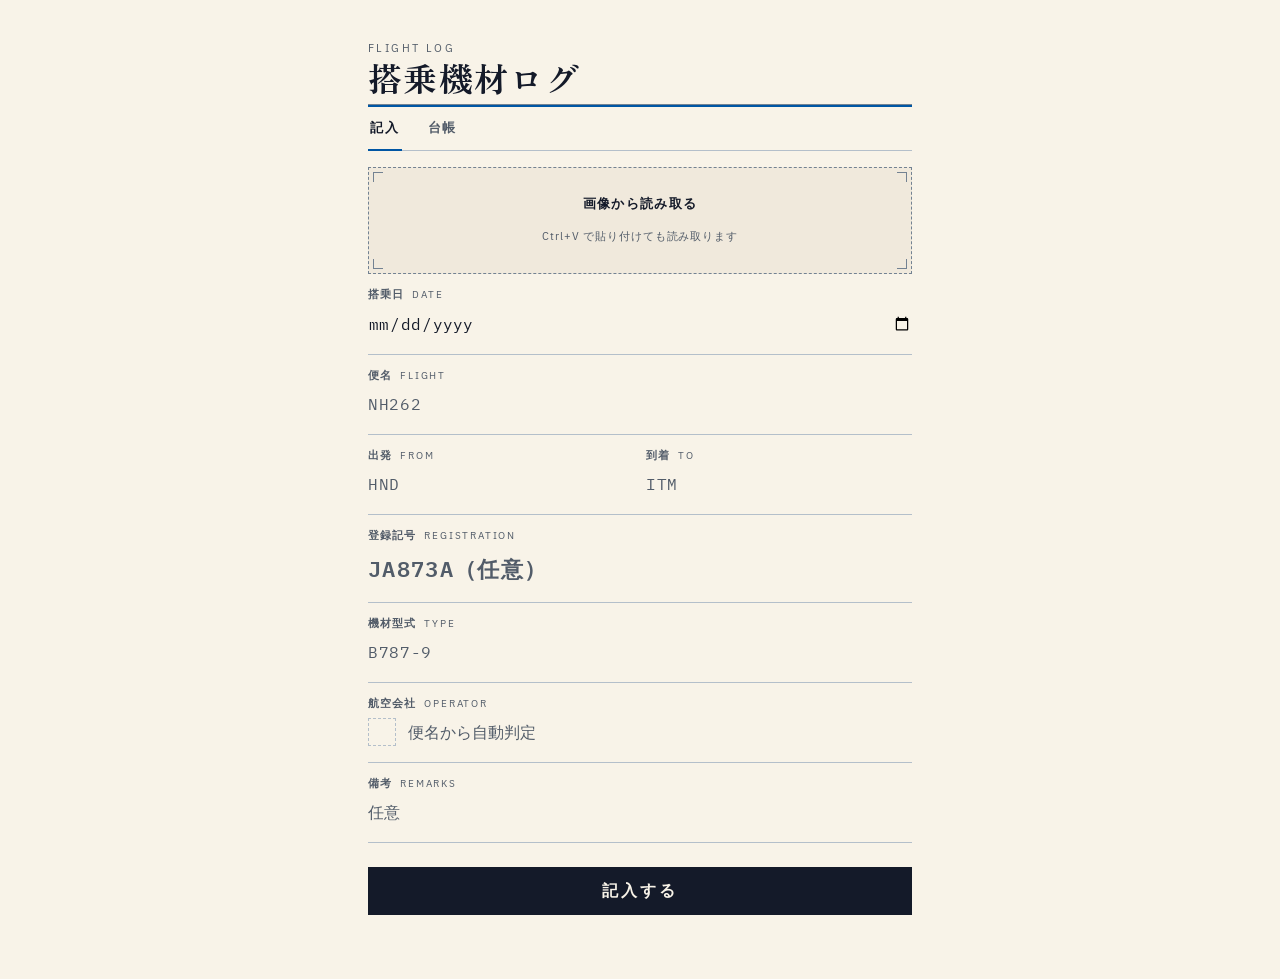
==== commit b28a3d1d: "記入欄の出発と到着の間の矢印を消した 2 欄が 1 本の罫に並んでいれば区間だと分かるので、矢印は要らない。 列も 3 つから 2 つに戻す。  Co-Authored-By: Claude Opus" ====
--- a/src/index.html
+++ b/src/index.html
@@ -215,18 +215,11 @@
       border-bottom: var(--rule-hair) solid var(--color-rule);
     }
 
-    /* 区間は 1 本の罫の中に 2 欄。実物の書式と同じく矢印で結ぶ */
+    /* 区間は 1 本の罫の中に 2 欄 */
     .row--split {
-      grid-template-columns: 1fr auto 1fr;
+      grid-template-columns: 1fr 1fr;
       align-items: end;
       column-gap: var(--space-sm);
-    }
-
-    .row__arrow {
-      padding-bottom: var(--space-xs);
-      color: var(--color-rule-firm);
-      font-size: var(--text-md);
-      line-height: 1;
     }
 
     .cell { display: grid; gap: var(--space-3xs); min-width: 0; }
@@ -568,7 +561,7 @@
     .entry {
       display: grid;
       grid-template-columns: 2.75rem minmax(0, 1fr);
-      gap: var(--space-sm);
+      gap: var(--space-xs);
       align-items: center;
       padding-block: var(--space-xs);
 
@@ -588,6 +581,14 @@
        * これで行の要素がすべて同じ高さに並ぶ
        */
       --leg-offset: calc(var(--text-xs) * 1.55 + var(--space-2xs));
+
+      /*
+       * 飛行機と日付を持ち上げる量。日付がぶら下がるぶん、この二つは
+       * ひと組として行の中心より --leg-offset の半分だけ下に寄る。
+       * その半分だけ戻す。全部戻すと飛行機が空港名から浮き、
+       * 日付が空港名と同じ高さに入り込んで窮屈になる
+       */
+      --leg-lift: calc(var(--leg-offset) / 4);
       border-bottom: var(--rule-hair) solid var(--color-rule);
     }
 
@@ -618,7 +619,7 @@
     .entry__body {
       display: grid;
       grid-template-columns: minmax(0, 1fr) minmax(var(--craft-col), auto);
-      gap: var(--space-sm);
+      gap: var(--space-xs);
       align-items: start;
     }
 
@@ -655,6 +656,9 @@
       overflow-wrap: anywhere;
     }
 
+    /* 区間が片側しかない行。飛行機も相手もいないので 3 列ぜんぶ使う */
+    .entry__port:only-child { grid-column: 1 / -1; }
+
     .entry__port--arr { text-align: end; }
     .entry__port--none { font-weight: 400; color: var(--color-muted); }
 
@@ -673,6 +677,7 @@
        * 両脇は伸び縮みする列なので、普段の行では十分に空く
        */
       height: calc(var(--port-size) * var(--port-line));
+      margin-block-start: calc(var(--leg-lift) * -1);
       color: var(--color-rule-firm);
     }
 
@@ -744,6 +749,11 @@
     .entry__meta {
       display: block;
       min-width: 0;
+      /*
+       * 持ち上げたぶんを下に足し返す。本文の高さが変わらないので、
+       * 行の高さも空港名が行の中心に乗っていることも保たれる
+       */
+      margin-block: calc(var(--leg-lift) * -1) var(--leg-lift);
       /* 飛行機は leg の中央にあるので、中央寄せにすればその真下に来る */
       text-align: center;
       overflow-wrap: anywhere;
@@ -934,17 +944,11 @@
      * 羽田(HND) 程度なら 1 行に収まるところまで落とす
      */
     @media (max-width: 22.5rem) {
-      /*
-       * 狭い画面では列の間を詰める。鹿児島(KOJ) のような区間が
-       * 0.6px 差で折り返し判定に倒れるので、余裕を作っておく
-       */
       .entry {
         --port-size: var(--text-sm);
         /* 型式も一段小さくなるので、列もそのぶん詰める */
         --craft-col: 3.5rem;
-        gap: var(--space-xs);
       }
-      .entry__body { gap: var(--space-xs); }
       .entry__craft { font-size: var(--text-xs); }
     }
 
@@ -1020,7 +1024,6 @@
             <input class="fld fld--fig fld--upper" id="dep" placeholder="HND" maxlength="4" required
                    autocapitalize="characters" autocorrect="off" spellcheck="false">
           </div>
-          <span class="row__arrow" aria-hidden="true">→</span>
           <div class="cell">
             <label class="lab" for="arr">到着<span class="lab__lat">TO</span></label>
             <input class="fld fld--fig fld--upper" id="arr" placeholder="ITM" maxlength="4" required
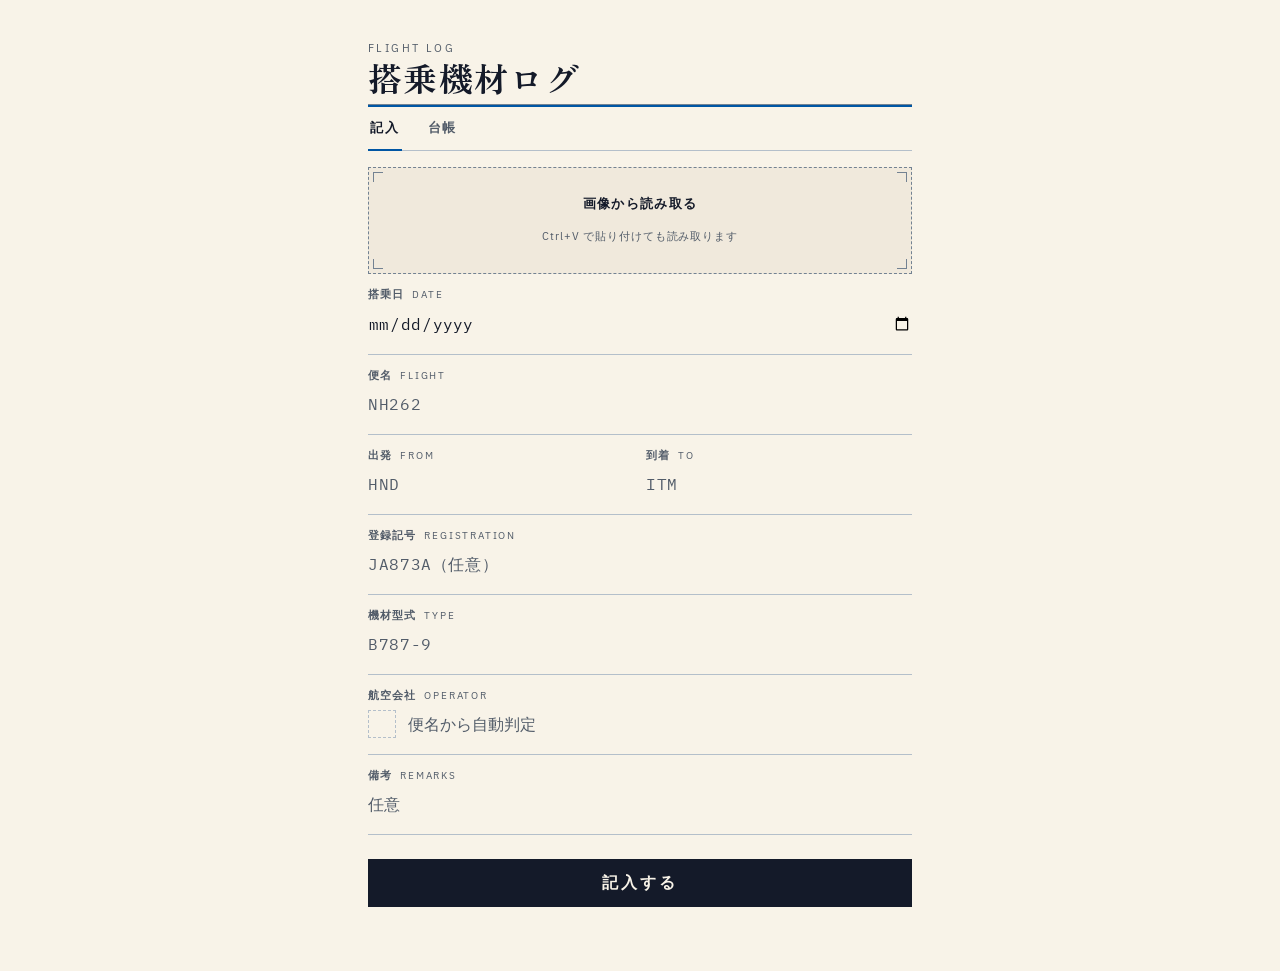
==== commit 9f62a886: "重複判定をやめ、登録記号の欄を他と同じ大きさにした 同じ機体に何回乗ったかは見ない方針にしたので、照合印まわりを まとめて外す。画面の印（初搭乗 / N 回目 / 前回のフライト）、 保存後の知らせの" ====
--- a/src/index.html
+++ b/src/index.html
@@ -317,13 +317,6 @@
     .fld--fig { font-family: var(--font-figure); letter-spacing: 0.04em; }
     .fld--upper { text-transform: uppercase; }
 
-    .fld--reg {
-      font-family: var(--font-figure);
-      font-size: var(--text-lg);
-      font-weight: 600;
-      letter-spacing: 0.06em;
-    }
-
     /* iOS の Safari は input[type=date] に固有の幅を持たせるため、
        width:100% が効かず欄からはみ出す。appearance を落として外す */
     input[type="date"].fld {
@@ -421,45 +414,6 @@
       line-height: 1.5;
       white-space: pre-wrap;
       word-break: break-all;
-    }
-
-    /* ── 照合印 ─────────────────────────────────────────────── */
-
-    .stamp { display: none; margin-top: var(--space-sm); }
-    .stamp[data-state] { display: block; }
-
-    .stamp__box {
-      display: inline-flex;
-      align-items: baseline;
-      gap: var(--space-xs);
-      padding: var(--space-2xs) var(--space-sm);
-      border: var(--rule-firm) solid currentColor;
-      letter-spacing: 0.12em;
-    }
-
-    .stamp[data-state="first"]  .stamp__box { color: var(--color-accent); }
-    .stamp[data-state="repeat"] .stamp__box { color: var(--color-accent-warm); }
-
-    .stamp[data-state="load"] .stamp__box {
-      color: var(--color-muted);
-      border-width: var(--rule-hair);
-      border-style: dashed;
-    }
-
-    .stamp__n {
-      font-family: var(--font-figure);
-      font-size: var(--text-lg);
-      font-weight: 600;
-      line-height: 1;
-    }
-
-    .stamp__word { font-size: var(--text-sm); font-weight: 600; }
-
-    .stamp__prev {
-      margin: var(--space-2xs) 0 0;
-      font-size: var(--text-xs);
-      letter-spacing: 0.04em;
-      color: var(--color-muted);
     }
 
     /* ── 記入の確認 ─────────────────────────────────────────── */
@@ -1033,9 +987,8 @@
 
         <div class="row">
           <label class="lab" for="registration">登録記号<span class="lab__lat">REGISTRATION</span></label>
-          <input class="fld fld--reg fld--upper" id="registration" placeholder="JA873A（任意）"
+          <input class="fld fld--fig fld--upper" id="registration" placeholder="JA873A（任意）"
                  autocapitalize="characters" autocorrect="off" spellcheck="false">
-          <div class="stamp" id="stamp"></div>
         </div>
 
         <div class="row">
@@ -1083,7 +1036,6 @@
     var $ = function (id) { return document.getElementById(id); };
 
     var submitBtn = $('submit');
-    var stampEl = $('stamp');
     var toastTimer = null;
     var scanning = false;
     var dateTouched = false;
@@ -1136,59 +1088,38 @@
       lookupTimer = setTimeout(runLookup, 500);
     }
 
+    /*
+     * 登録記号から型式・航空会社を補う。機体マスタを引くだけで、
+     * 何回目かは数えない。
+     *
+     * 記入の助けでしかないので、失敗しても画面には出さない。
+     * 打っている最中に知らせを出されるほうが邪魔だし、本当に
+     * 通信が駄目なら保存のときに分かる
+     */
     function runLookup() {
       clearTimeout(lookupTimer);
       var reg = $('registration').value.trim().toUpperCase();
 
-      if (!reg) { lastLookedUp = ''; setStamp('', ''); return; }
+      if (!reg) { lastLookedUp = ''; return; }
       if (reg === lastLookedUp) return;
       lastLookedUp = reg;
-
-      setStamp('load', '<span class="stamp__box"><span class="stamp__word">照合中</span></span>');
 
       google.script.run
         .withSuccessHandler(function (res) {
           // 照合中に入力が変わっていたら、古い結果は捨てる
           if ($('registration').value.trim().toUpperCase() !== reg) return;
-
-          if (!res.found) {
-            setStamp('first', '<span class="stamp__box"><span class="stamp__word">初 搭 乗</span></span>');
-            return;
-          }
-
-          // 機体マスタが知っている型式・航空会社で上書きする
           if (res.type) $('aircraftType').value = res.type;
           if (res.airline) $('airline').value = res.airline;
-
-          var html = '<span class="stamp__box"><span class="stamp__n">' + (res.timesFlown + 1) +
-            '</span><span class="stamp__word">回目の搭乗</span></span>';
-
-          var last = res.lastFlight;
-          if (last) {
-            var dep = last.depLabel || last.dep;
-            var arr = last.arrLabel || last.arr;
-            html += '<p class="stamp__prev">前回 ' + esc(last.date) +
-              (last.flightNo ? ' · ' + esc(last.flightNo) : '') +
-              (dep || arr ? ' · ' + esc(dep) + '→' + esc(arr) : '') + '</p>';
-          }
-          setStamp('repeat', html);
         })
         .withFailureHandler(function (err) {
           lastLookedUp = '';
-          setStamp('', '');
-          toast(errorText(err), true);
+          if (window.console) console.log('登録記号の照合を飛ばしました: ' + errorText(err));
         })
-        .lookupAircraft(reg, editingId);
+        .lookupAircraft(reg);
     }
 
     $('registration').addEventListener('input', scheduleLookup);
     $('registration').addEventListener('blur', runLookup);
-
-    function setStamp(state, html) {
-      if (state) stampEl.setAttribute('data-state', state);
-      else stampEl.removeAttribute('data-state');
-      stampEl.innerHTML = html;
-    }
 
     /* ---------- 便名から航空会社・区間を補完 ---------- */
 
@@ -1396,11 +1327,7 @@
           renderLogos(res.logos);
           renderLog(res.log);
           renderSuggestions(res.suggestions);
-          // 登録記号を書かなかった行は数える相手がいないので回数を言わない
-          toast((res.registration
-              ? res.registration + ' · ' + res.timesFlown + '回目として'
-              : '') +
-            (res.edited ? '直しました' : '記入しました'));
+          toast(res.edited ? '直しました' : '記入しました');
           resetForm();
         })
         .withFailureHandler(function (err) {
@@ -1427,7 +1354,6 @@
         $(id).value = '';
       });
       lastLookedUp = '';
-      setStamp('', '');
       updateAirlineSlot();
       $('scanResult').innerHTML = '';
       // 保存直後に候補が勝手に開かないよう、フォーカス移動の間だけ抑止する
@@ -1772,7 +1698,6 @@
       clearFieldErrors();
       $('scanResult').innerHTML = '';
       lastLookedUp = '';
-      setStamp('', '');
 
       $('editingLabel').textContent =
         [r.date, r.flightNo, r.registration].filter(Boolean).join(' · ') + ' を編集中';
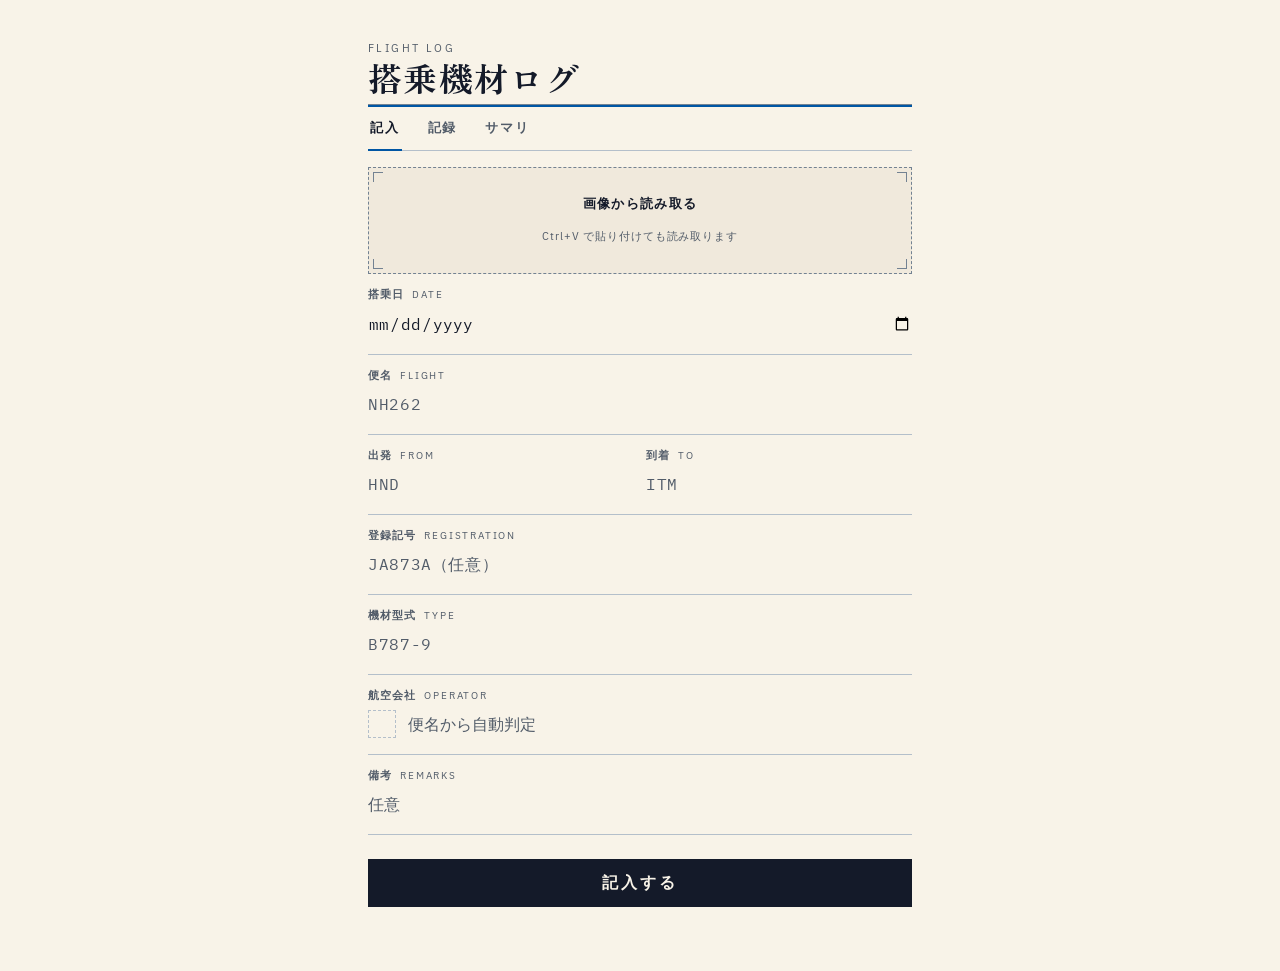
==== commit a1d1a041: "サマリのタブを足し、台帳を記録に改めた タブは「記入」「記録」「サマリ」の 3 つ。台帳という呼び名は 書式の語彙から来ていたが、中身は記録なのでそう呼ぶ。 横の件数は消した。サマリで数えるので、タブ" ====
--- a/src/index.html
+++ b/src/index.html
@@ -192,15 +192,6 @@
     .tab:active { color: var(--color-ink); }
     .tab:focus-visible { outline: var(--rule-firm) solid var(--color-focus); outline-offset: 2px; }
 
-    .tab__count {
-      font-family: var(--font-figure);
-      font-size: var(--text-xs);
-      font-weight: 400;
-      letter-spacing: 0;
-      color: var(--color-muted);
-      margin-inline-start: var(--space-2xs);
-    }
-
     .panel { display: none; }
     .panel[data-active="true"] { display: block; }
 
@@ -484,7 +475,7 @@
 
     .ledger__head {
       display: grid;
-      grid-template-columns: 2.75rem minmax(0, 1fr) auto;
+      grid-template-columns: minmax(0, 1fr) auto;
       gap: var(--space-sm);
       padding-block: var(--space-2xs);
       border-top: var(--rule-hair) solid var(--color-rule-firm);
@@ -811,6 +802,90 @@
       outline-offset: 2px;
     }
 
+    /* ── サマリ ─────────────────────────────────────────────── */
+
+    .sum__head {
+      display: flex;
+      justify-content: space-between;
+      gap: var(--space-sm);
+      margin-top: var(--space-xl);
+      padding-block: var(--space-2xs);
+      border-bottom: var(--rule-hair) solid var(--color-rule-firm);
+      font-size: 0.625rem;
+      letter-spacing: 0.18em;
+      color: var(--color-muted);
+    }
+
+    /*
+     * 1 行は「名前・棒・数」。棒は幅を比で持たせるだけの罫で、
+     * 数を読まなくても多い少ないが分かる
+     */
+    .stat {
+      display: grid;
+      grid-template-columns: minmax(0, 1fr) 3.5rem 2.25rem;
+      gap: var(--space-xs);
+      align-items: center;
+      padding-block: var(--space-xs);
+      border-bottom: var(--rule-hair) solid var(--color-rule);
+    }
+
+    /* 航空会社の行だけ、台帳と同じ印を左に置く */
+    .stat--air { grid-template-columns: 1.5rem minmax(0, 1fr) 3.5rem 2.25rem; }
+
+    .stat__mark {
+      display: block;
+      width: 1.5rem;
+      height: 1.5rem;
+      object-fit: contain;
+      background: var(--color-sticker);
+      border: var(--rule-hair) solid var(--color-rule);
+    }
+
+    .stat__code {
+      display: grid;
+      place-items: center;
+      width: 1.5rem;
+      height: 1.5rem;
+      border: var(--rule-hair) solid var(--color-rule-firm);
+      font-family: var(--font-figure);
+      font-size: 0.5625rem;
+      font-weight: 600;
+      line-height: 1;
+      color: var(--color-ink);
+    }
+
+    .stat__label {
+      min-width: 0;
+      font-size: var(--text-sm);
+      overflow-wrap: anywhere;
+    }
+
+    .stat__bar {
+      display: block;
+      height: var(--rule-firm);
+      background: var(--color-rule);
+    }
+
+    .stat__bar i {
+      display: block;
+      height: 100%;
+      background: var(--color-accent);
+    }
+
+    .stat__n {
+      font-family: var(--font-figure);
+      font-size: var(--text-sm);
+      font-weight: 600;
+      text-align: end;
+    }
+
+    .stat__rest {
+      padding-block: var(--space-xs);
+      font-size: var(--text-xs);
+      letter-spacing: 0.08em;
+      color: var(--color-muted);
+    }
+
     /* Ft2 · 繰越合計。台帳の頁末にある行をそのまま機能させる */
     .colophon {
       display: flex;
@@ -935,7 +1010,9 @@
       <button type="button" class="tab" id="tab-input" role="tab" aria-selected="true"
               aria-controls="panel-input" data-panel="panel-input">記入</button>
       <button type="button" class="tab" id="tab-log" role="tab" aria-selected="false"
-              aria-controls="panel-log" data-panel="panel-log">台帳<span class="tab__count" id="tabCount"></span></button>
+              aria-controls="panel-log" data-panel="panel-log">記録</button>
+      <button type="button" class="tab" id="tab-summary" role="tab" aria-selected="false"
+              aria-controls="panel-summary" data-panel="panel-summary">サマリ</button>
     </nav>
 
     <section id="panel-input" class="panel" data-active="true" role="tabpanel" aria-labelledby="tab-input">
@@ -1021,10 +1098,14 @@
       <div class="tally" id="tally"></div>
       <p class="ledger__hint" id="ledgerHint" hidden>行をタップすると記入欄で直せます</p>
       <div class="ledger__head" aria-hidden="true">
-        <span></span><span>ROUTE</span><span>AIRFRAME</span>
+        <span>ROUTE</span><span>TYPE</span>
       </div>
       <div id="ledger"><p class="empty">読み込み中…</p></div>
       <footer class="colophon" id="colophon"></footer>
+    </section>
+
+    <section id="panel-summary" class="panel" role="tabpanel" aria-labelledby="tab-summary">
+      <div id="summary"><p class="empty">読み込み中…</p></div>
     </section>
 
   </div>
@@ -1512,7 +1593,6 @@
     function renderLog(rows) {
       var el = $('ledger');
       logRows = rows || [];
-      $('tabCount').textContent = (rows && rows.length) ? rows.length : '';
 
       if (!rows || !rows.length) {
         el.innerHTML = '<p class="empty">まだ記入がありません</p>';
@@ -1552,6 +1632,125 @@
       $('colophon').innerHTML =
         '<span>' + esc(oldest === newest ? newest : oldest + ' — ' + newest) + '</span>' +
         '<span>繰越 ' + rows.length + '</span>';
+
+      renderSummary(rows);
+    }
+
+    /* ---------- サマリの描画 ---------- */
+
+    /*
+     * 台帳と同じ rows から作る。サーバに集計させないのは、
+     * 数える材料が既に手元にあるのに往復を増やす理由が無いため
+     */
+    function renderSummary(rows) {
+      var el = $('summary');
+      if (!rows || !rows.length) {
+        el.innerHTML = '<p class="empty">まだ記入がありません</p>';
+        return;
+      }
+
+      var regs = {}, years = {}, types = {}, airlines = {}, ports = {};
+      rows.forEach(function (r) {
+        if (r.registration) regs[r.registration] = true;
+
+        var y = String(r.date || '').slice(0, 4);
+        if (y) years[y] = (years[y] || 0) + 1;
+
+        if (r.type) types[r.type] = (types[r.type] || 0) + 1;
+
+        // 航空会社はコードで束ねる。同じ会社を和名で書き分けても 1 社に寄る
+        var code = r.carrier || r.airline;
+        if (code) {
+          if (!airlines[code]) {
+            airlines[code] = { n: 0, label: r.airline || code, code: r.carrier || '' };
+          }
+          airlines[code].n++;
+          if (r.airline) airlines[code].label = r.airline;
+        }
+
+        // 空港は出発と到着の両方を数える。経由も往復も等しく「使った回数」
+        [[r.dep, r.depLabel], [r.arr, r.arrLabel]].forEach(function (pt) {
+          if (!pt[0]) return;
+          if (!ports[pt[0]]) ports[pt[0]] = { n: 0, label: pt[1] || pt[0] };
+          ports[pt[0]].n++;
+        });
+      });
+
+      var html =
+        '<div class="tally">' +
+          tallyCell(rows.length, 'FLIGHTS') +
+          tallyCell(Object.keys(regs).length, 'AIRFRAMES') +
+          tallyCell(Object.keys(airlines).length, 'AIRLINES') +
+          tallyCell(Object.keys(ports).length, 'AIRPORTS') +
+        '</div>';
+
+      // 年だけは多い順ではなく新しい順。並びそのものが意味を持つ
+      html += statBlock('年', 'YEAR', Object.keys(years).sort().reverse().map(function (y) {
+        return { label: y, n: years[y] };
+      }), 0);
+
+      html += statBlock('航空会社', 'AIRLINE', byCount(airlines, function (k, v) {
+        return { label: v.label, n: v.n, code: v.code };
+      }), 0);
+
+      html += statBlock('機材型式', 'TYPE', byCount(types, function (k, v) {
+        return { label: k, n: v };
+      }), 0);
+
+      // 空港は 1 フライトで 2 つ増えるので、いずれ行数が効いてくる
+      html += statBlock('空港', 'AIRPORT', byCount(ports, function (k, v) {
+        return { label: v.label, n: v.n };
+      }), 15);
+
+      el.innerHTML = html;
+    }
+
+    function tallyCell(n, label) {
+      return '<span><span class="tally__n">' + n + '</span>' + label + '</span>';
+    }
+
+    /** 連想配列を多い順の配列にする。同数なら名前順にして、並びが毎回ぶれないようにする */
+    function byCount(map, toItem) {
+      return Object.keys(map).map(function (k) { return toItem(k, map[k]); })
+        .sort(function (a, b) {
+          if (b.n !== a.n) return b.n - a.n;
+          return a.label < b.label ? -1 : (a.label > b.label ? 1 : 0);
+        });
+    }
+
+    /** 見出しと行を組む。limit が 0 なら全件、それ以外は残りを 1 行にまとめる */
+    function statBlock(title, latin, items, limit) {
+      if (!items.length) return '';
+
+      var max = 0;
+      items.forEach(function (i) { if (i.n > max) max = i.n; });
+
+      var shown = limit ? items.slice(0, limit) : items;
+      var html = '<div class="sum__head"><span>' + esc(title) +
+        '</span><span>' + latin + '</span></div>';
+
+      html += shown.map(function (i) {
+        var air = i.code !== undefined;
+        var mark = '';
+        if (air) {
+          var logo = i.code ? airlineLogoMap[i.code] : '';
+          mark = logo
+            ? '<img class="stat__mark" src="' + esc(logo) +
+              '" alt="" width="24" height="24" loading="lazy">'
+            : '<span class="stat__code">' + esc(i.code || '') + '</span>';
+        }
+        return '<div class="stat' + (air ? ' stat--air' : '') + '">' + mark +
+          '<span class="stat__label">' + esc(i.label) + '</span>' +
+          '<span class="stat__bar"><i style="width:' +
+            Math.round(i.n / max * 100) + '%"></i></span>' +
+          '<span class="stat__n">' + i.n + '</span>' +
+        '</div>';
+      }).join('');
+
+      if (limit && items.length > limit) {
+        html += '<p class="stat__rest">ほか ' + (items.length - limit) + ' 件</p>';
+      }
+      return html;
     }
 
     function logRow(r, alt) {
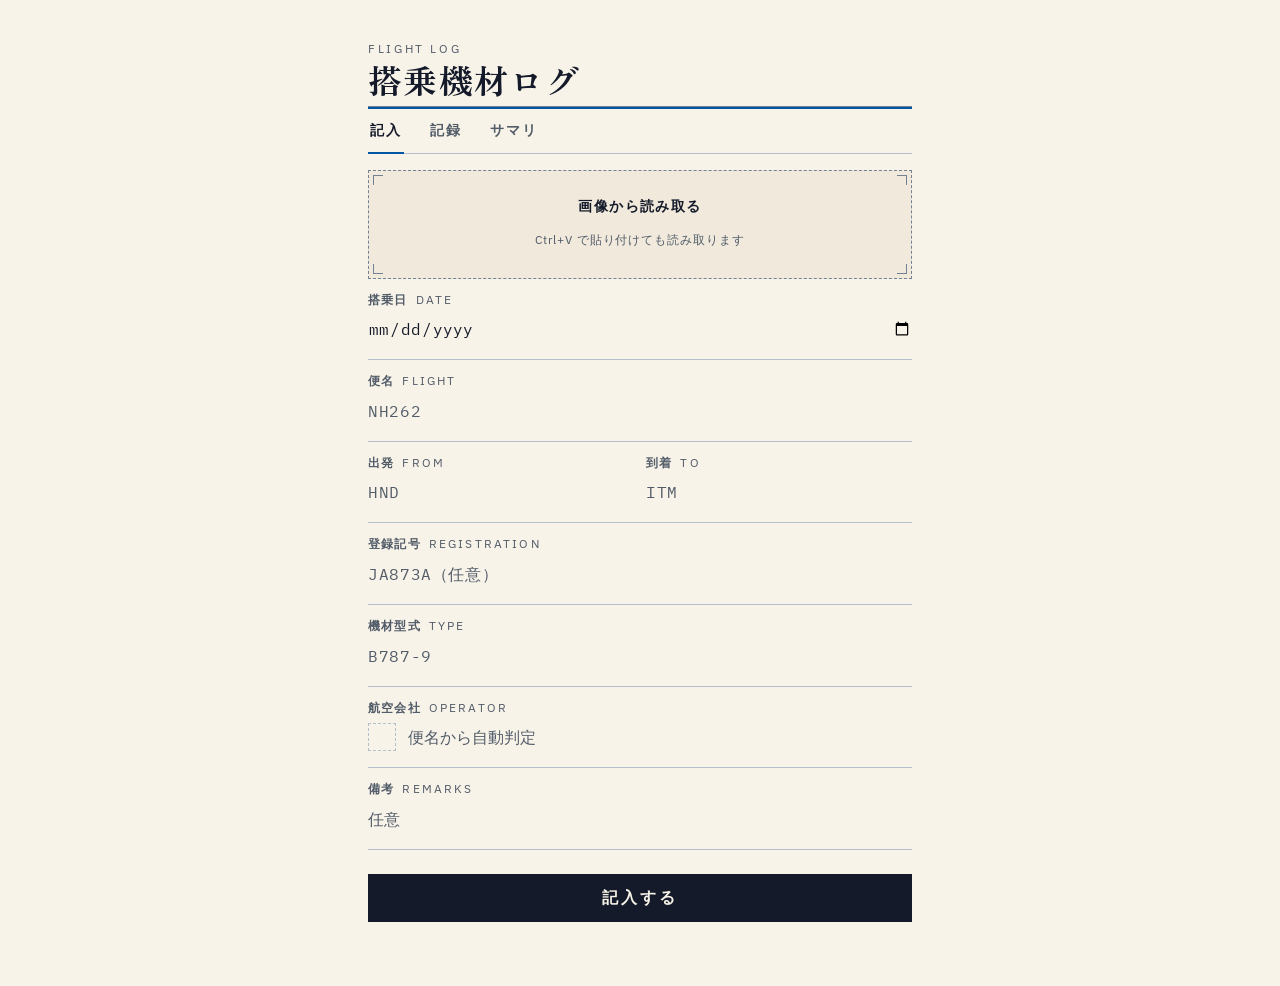
==== commit 6036568e: "文字サイズの下限を 12px に引き上げた iPhone で読みにくいという相談から。書体は変えていない。 --font-body の 2 番目が Hiragino Sans なので、iPhone の" ====
--- a/src/index.html
+++ b/src/index.html
@@ -58,12 +58,11 @@
       --space-xl:  2.5rem;
       --space-2xl: 4rem;
 
-      --text-xs:   0.6875rem;
-      --text-sm:   0.8125rem;
-      --text-base: 1rem;
-      --text-md:   1.125rem;
-      --text-lg:   1.375rem;
-      --text-xl:   1.75rem;
+      --text-xs:   0.75rem;    /* 12px。iOS の Caption 1。これ未満にはしない */
+      --text-sm:   0.875rem;   /* 14px */
+      --text-base: 1rem;       /* 16px。iOS で入力欄が勝手に拡大されない下限 */
+      --text-md:   1.125rem;   /* 18px */
+      --text-xl:   1.75rem;    /* 28px */
 
       --rule-hair: 1px;
       --rule-firm: 2px;
@@ -256,7 +255,7 @@
 
     .airlogo__code {
       font-family: var(--font-figure);
-      font-size: 0.625rem;
+      font-size: var(--text-xs);
       font-weight: 600;
       letter-spacing: 0.04em;
       color: var(--color-ink);
@@ -277,7 +276,7 @@
 
     .lab__lat {
       font-weight: 400;
-      font-size: 0.625rem;
+      font-size: var(--text-xs);
       letter-spacing: 0.18em;
       color: var(--color-muted);
     }
@@ -474,18 +473,13 @@
     }
 
     .ledger__head {
-      display: grid;
-      grid-template-columns: minmax(0, 1fr) auto;
-      gap: var(--space-sm);
       padding-block: var(--space-2xs);
       border-top: var(--rule-hair) solid var(--color-rule-firm);
       border-bottom: var(--rule-hair) solid var(--color-rule-firm);
-      font-size: 0.625rem;
+      font-size: var(--text-xs);
       letter-spacing: 0.18em;
       color: var(--color-muted);
     }
-
-    .ledger__head span:last-child { text-align: end; }
 
     .year {
       padding-block: var(--space-lg) var(--space-2xs);
@@ -513,13 +507,6 @@
       /* 空港名の大きさ。飛行機と型式の箱の高さもこれに追従させる */
       --port-size: var(--text-md);
       --port-line: 1.3;
-
-      /*
-       * 型式の列の幅。ここを行ごとの文字数任せにすると、B787-9 の行と
-       * B737-800 の行で本文の幅が変わり、飛行機と日付が行ごとに
-       * 左右へ動く。一番長い型式（B767-300ER = 65px）が収まる幅で止める
-       */
-      --craft-col: 4.25rem;
       /*
        * 補足の行は空港名の下にぶら下がる。同じ高さを上にも履かせると
        * 空港名が行の縦中央に来る。行の中央はロゴと型式にも共通なので、
@@ -563,9 +550,7 @@
 
     .entry__body {
       display: grid;
-      grid-template-columns: minmax(0, 1fr) minmax(var(--craft-col), auto);
-      gap: var(--space-xs);
-      align-items: start;
+      min-width: 0;
     }
 
     .entry__main {
@@ -706,30 +691,6 @@
       font-size: var(--text-xs);
       letter-spacing: 0.04em;
       color: var(--color-muted);
-    }
-
-    /*
-     * 行の右端。登録記号ではなく機材の型式を出す。
-     * 空港名より一段小さくしてある。A350-1000 のような長い型式を
-     * 本文と同じ大きさで置くと、390px で区間が折り返してしまう
-     */
-    .entry__craft {
-      /*
-       * 飛行機と同じ作り。空港名 1 行分の高さの箱を本文と同じ位置から
-       * 起こし、その中で中央に置く。上端を揃えるだけだと文字の大きさの
-       * 差だけ上へずれ、行の中央に置くと空港名が折り返したとき段の間へ落ちる
-       */
-      display: grid;
-      align-content: center;
-      justify-items: end;
-      margin-block-start: var(--leg-offset);
-      height: calc(var(--port-size) * var(--port-line));
-      text-align: end;
-      font-family: var(--font-figure);
-      font-size: var(--text-sm);
-      font-weight: 600;
-      line-height: 1.3;
-      white-space: nowrap;
     }
 
     .empty { padding-block: var(--space-xl); color: var(--color-muted); font-size: var(--text-sm); }
@@ -805,13 +766,10 @@
     /* ── サマリ ─────────────────────────────────────────────── */
 
     .sum__head {
-      display: flex;
-      justify-content: space-between;
-      gap: var(--space-sm);
       margin-top: var(--space-xl);
       padding-block: var(--space-2xs);
       border-bottom: var(--rule-hair) solid var(--color-rule-firm);
-      font-size: 0.625rem;
+      font-size: var(--text-xs);
       letter-spacing: 0.18em;
       color: var(--color-muted);
     }
@@ -848,7 +806,7 @@
       height: 1.5rem;
       border: var(--rule-hair) solid var(--color-rule-firm);
       font-family: var(--font-figure);
-      font-size: 0.5625rem;
+      font-size: var(--text-xs);
       font-weight: 600;
       line-height: 1;
       color: var(--color-ink);
@@ -973,12 +931,7 @@
      * 羽田(HND) 程度なら 1 行に収まるところまで落とす
      */
     @media (max-width: 22.5rem) {
-      .entry {
-        --port-size: var(--text-sm);
-        /* 型式も一段小さくなるので、列もそのぶん詰める */
-        --craft-col: 3.5rem;
-      }
-      .entry__craft { font-size: var(--text-xs); }
+      .entry { --port-size: var(--text-sm); }
     }
 
     @media (min-width: 40rem) {
@@ -1098,7 +1051,7 @@
       <div class="tally" id="tally"></div>
       <p class="ledger__hint" id="ledgerHint" hidden>行をタップすると記入欄で直せます</p>
       <div class="ledger__head" aria-hidden="true">
-        <span>ROUTE</span><span>TYPE</span>
+        <span>ROUTE</span>
       </div>
       <div id="ledger"><p class="empty">読み込み中…</p></div>
       <footer class="colophon" id="colophon"></footer>
@@ -1685,20 +1638,20 @@
         '</div>';
 
       // 年だけは多い順ではなく新しい順。並びそのものが意味を持つ
-      html += statBlock('年', 'YEAR', Object.keys(years).sort().reverse().map(function (y) {
+      html += statBlock('YEAR', Object.keys(years).sort().reverse().map(function (y) {
         return { label: y, n: years[y] };
       }), 0);
 
-      html += statBlock('航空会社', 'AIRLINE', byCount(airlines, function (k, v) {
+      html += statBlock('AIRLINE', byCount(airlines, function (k, v) {
         return { label: v.label, n: v.n, code: v.code };
       }), 0);
 
-      html += statBlock('機材型式', 'TYPE', byCount(types, function (k, v) {
+      html += statBlock('TYPE', byCount(types, function (k, v) {
         return { label: k, n: v };
       }), 0);
 
       // 空港は 1 フライトで 2 つ増えるので、いずれ行数が効いてくる
-      html += statBlock('空港', 'AIRPORT', byCount(ports, function (k, v) {
+      html += statBlock('AIRPORT', byCount(ports, function (k, v) {
         return { label: v.label, n: v.n };
       }), 15);
 
@@ -1719,15 +1672,14 @@
     }
 
     /** 見出しと行を組む。limit が 0 なら全件、それ以外は残りを 1 行にまとめる */
-    function statBlock(title, latin, items, limit) {
+    function statBlock(latin, items, limit) {
       if (!items.length) return '';
 
       var max = 0;
       items.forEach(function (i) { if (i.n > max) max = i.n; });
 
       var shown = limit ? items.slice(0, limit) : items;
-      var html = '<div class="sum__head"><span>' + esc(title) +
-        '</span><span>' + latin + '</span></div>';
+      var html = '<div class="sum__head">' + latin + '</div>';
 
       html += shown.map(function (i) {
         var air = i.code !== undefined;
@@ -1778,7 +1730,7 @@
 
       // 航空会社名は左の印が語るので書かない。ただし印を出せない
       // （ロゴもコードも無い）行だけは、何の便か分からなくなるので書く
-      var meta = [day, hasRoute ? r.flightNo : '', r.carrier ? '' : r.airline]
+      var meta = [day, hasRoute ? r.flightNo : '', r.type, r.carrier ? '' : r.airline]
         .filter(Boolean).join(' · ');
 
       var logo = r.carrier ? airlineLogoMap[r.carrier] : '';
@@ -1800,7 +1752,6 @@
             '<span class="entry__leg">' + leg + '</span>' +
             '<span class="entry__meta">' + esc(meta) + '</span>' +
           '</span>' +
-          '<span class="entry__craft">' + esc(r.type) + '</span>' +
         '</button>' +
       '</div>';
     }
